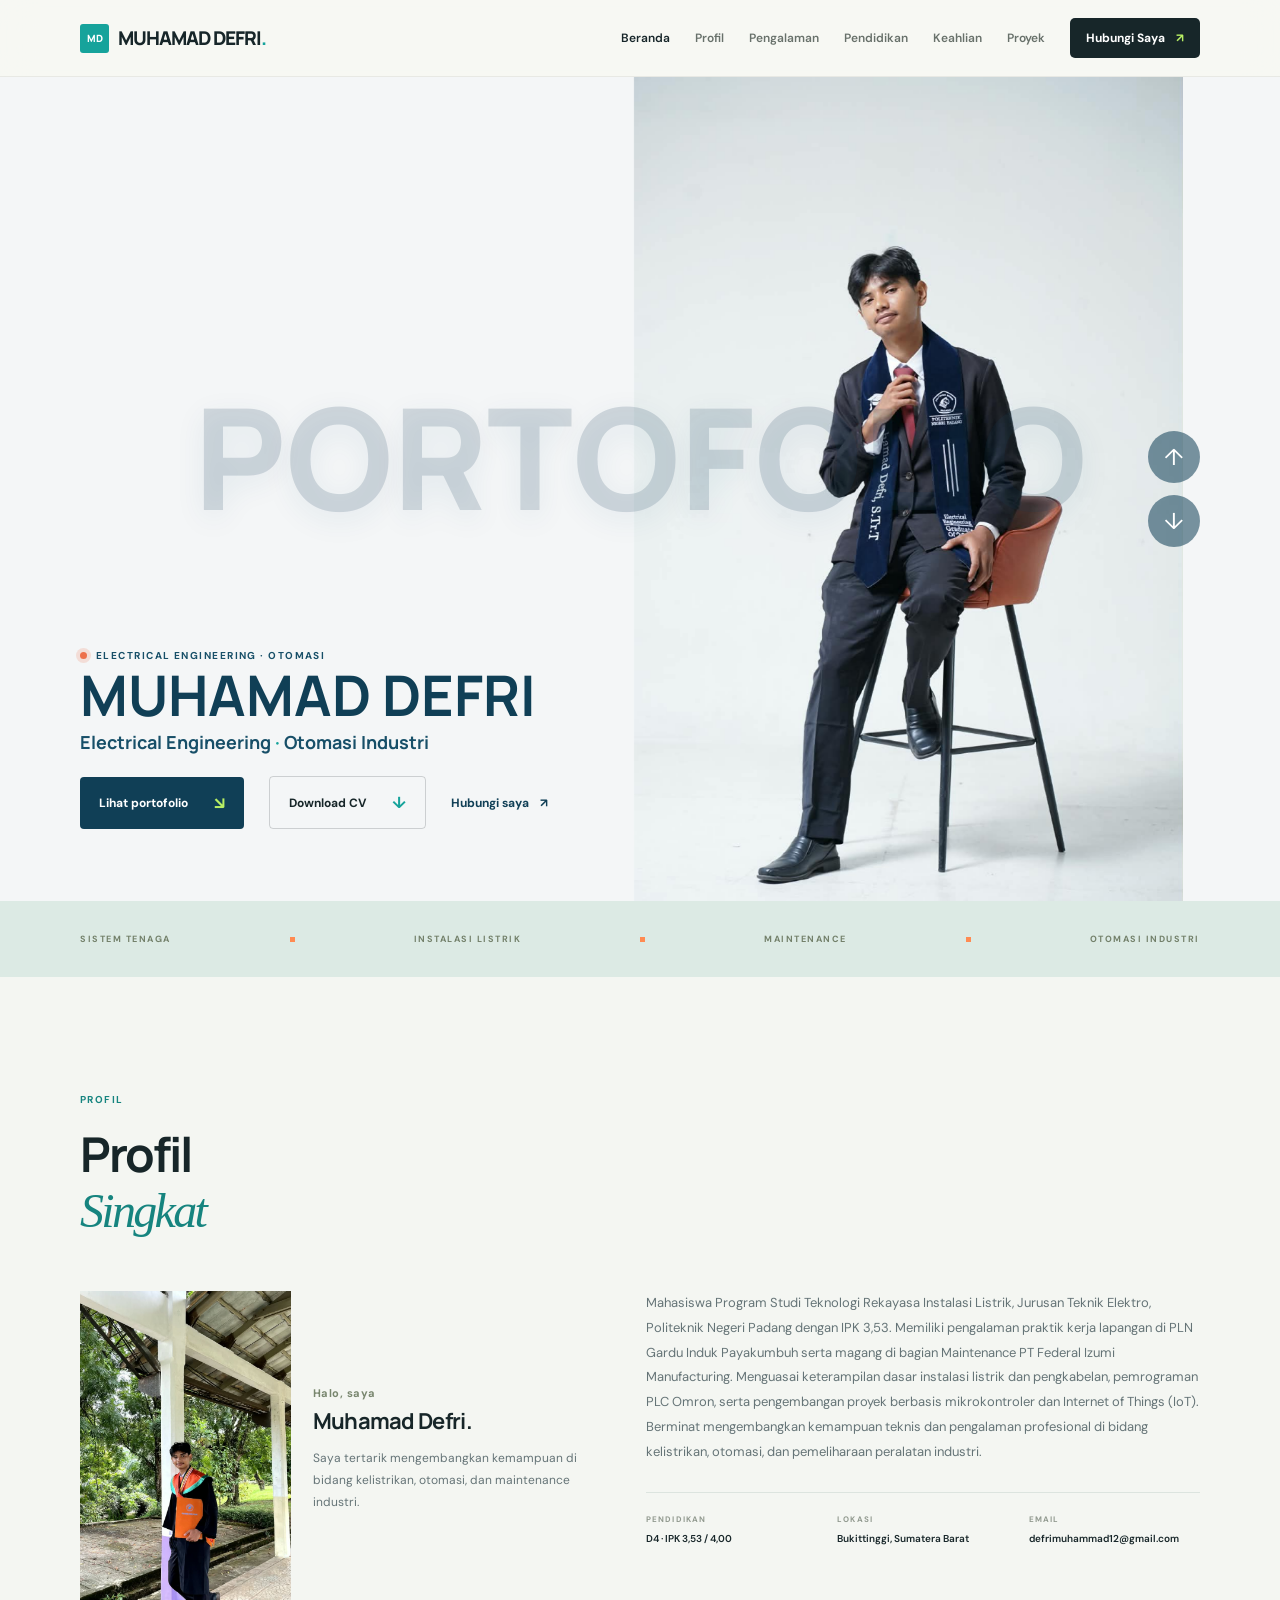
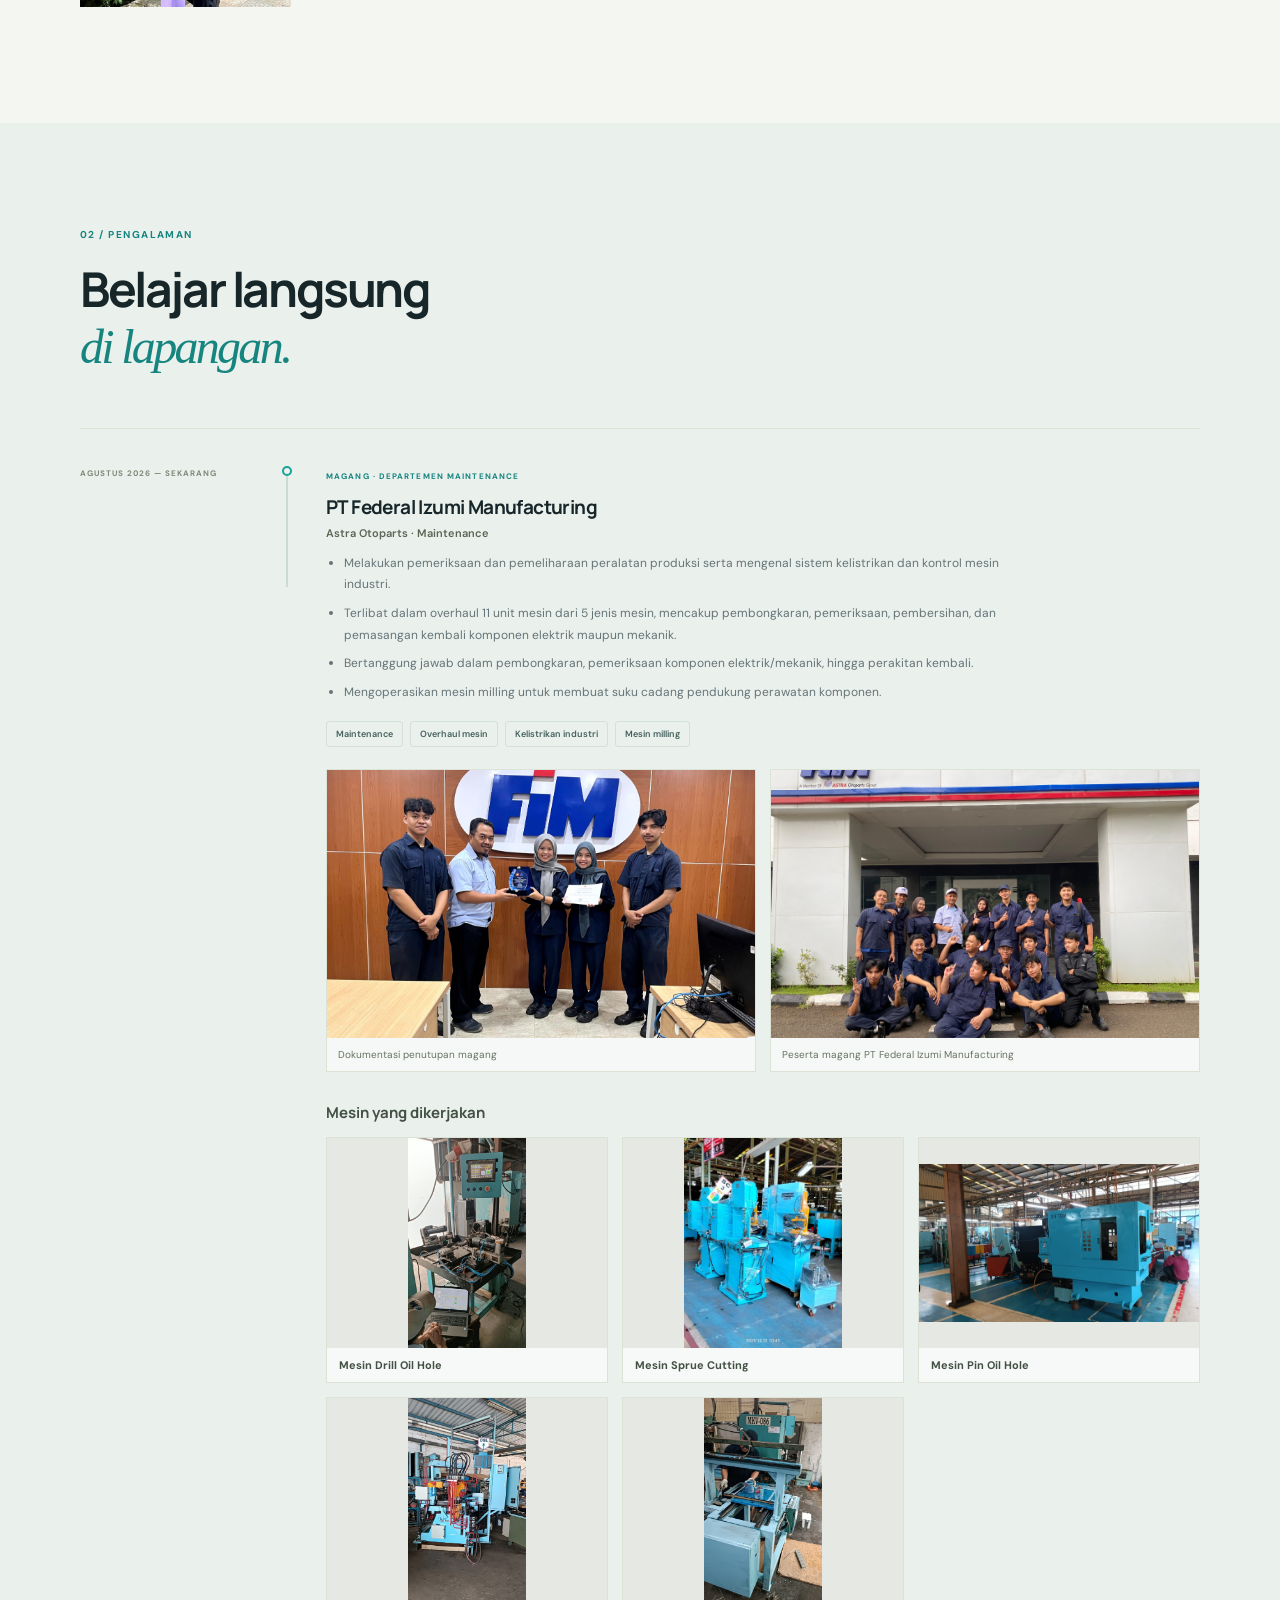
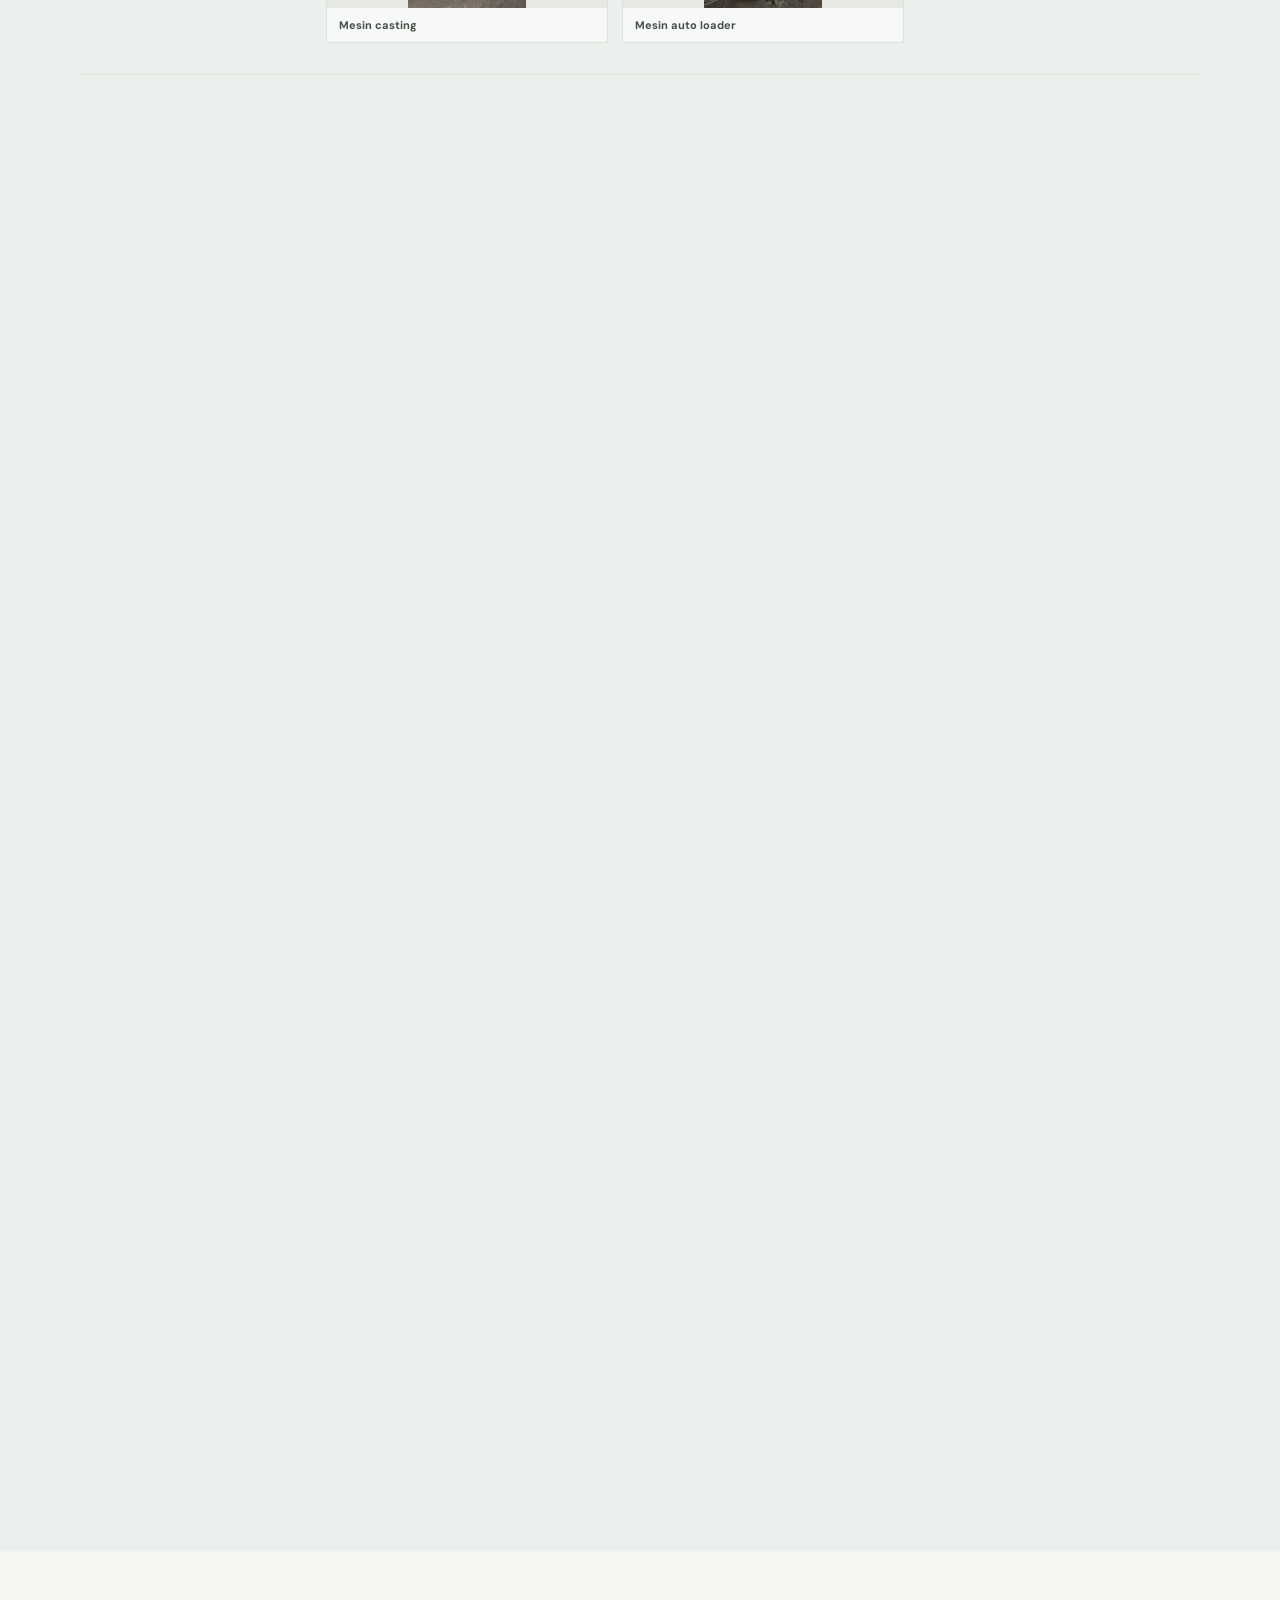
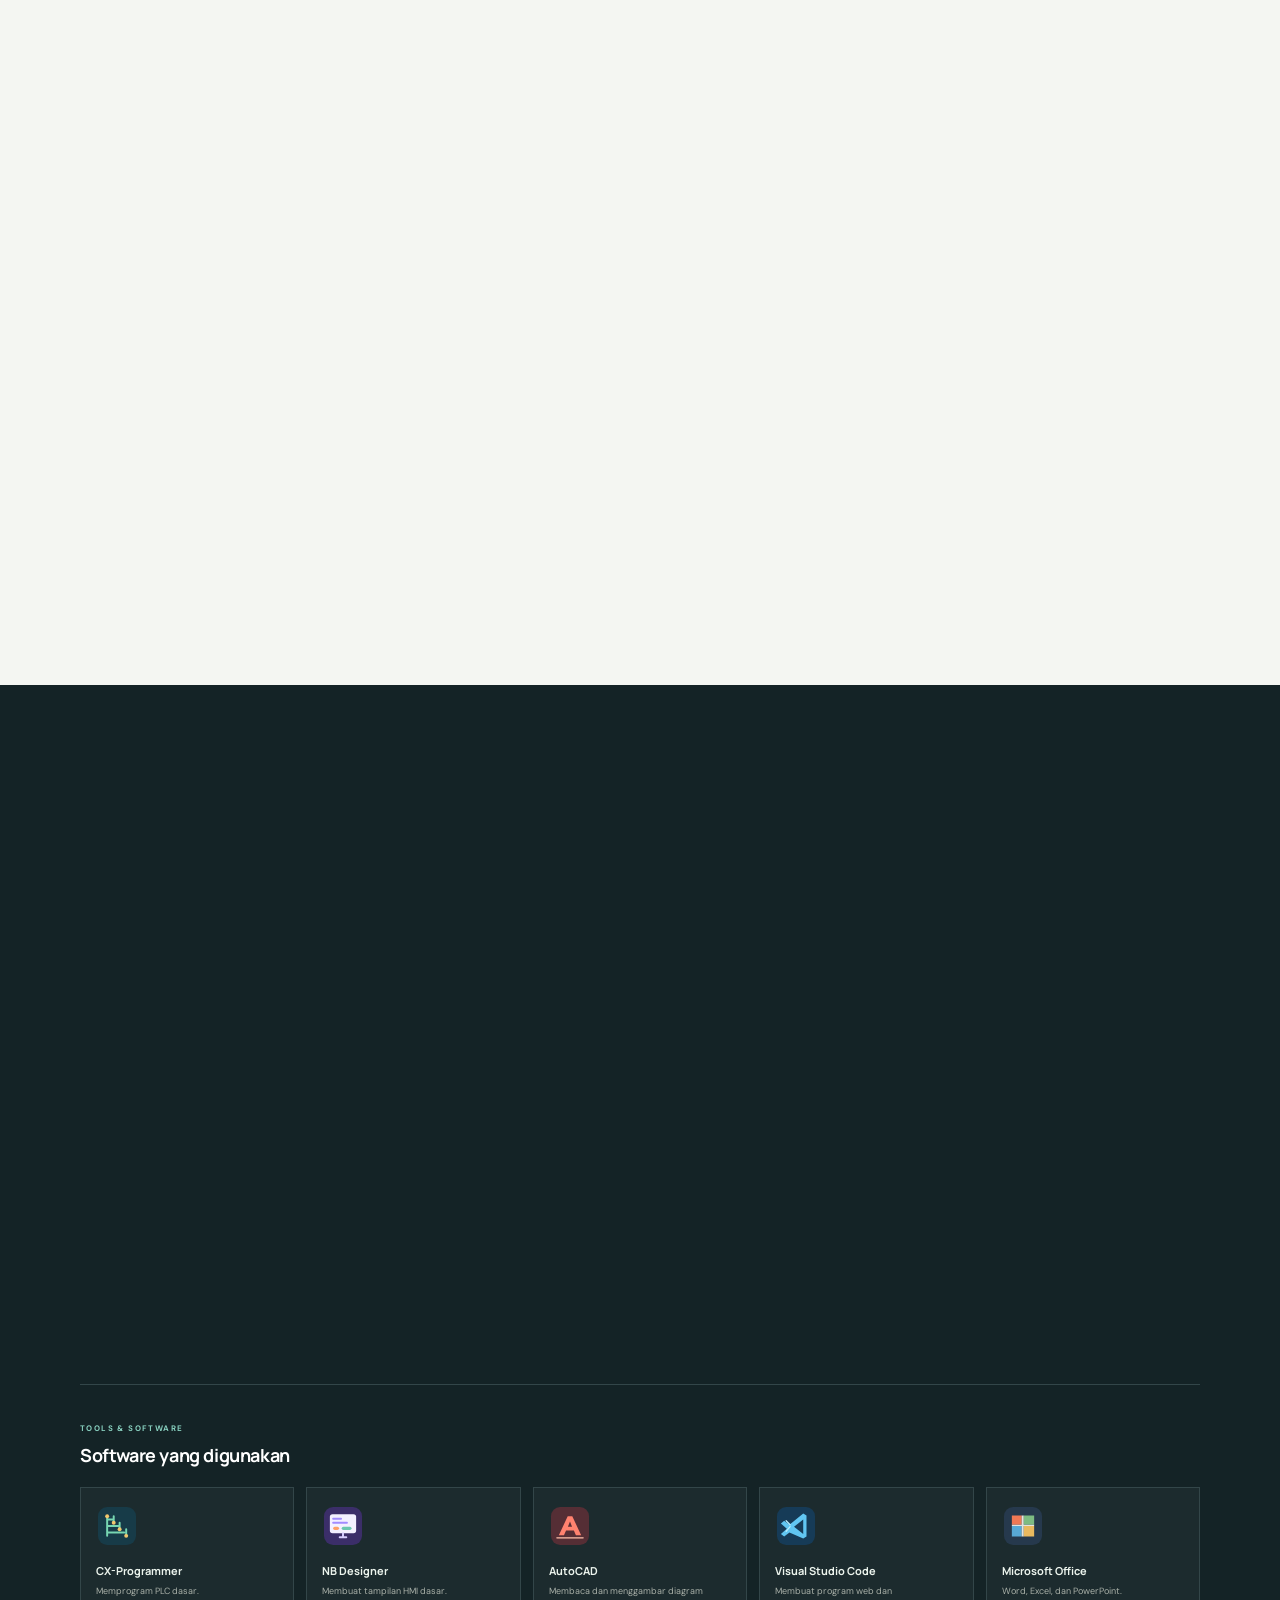
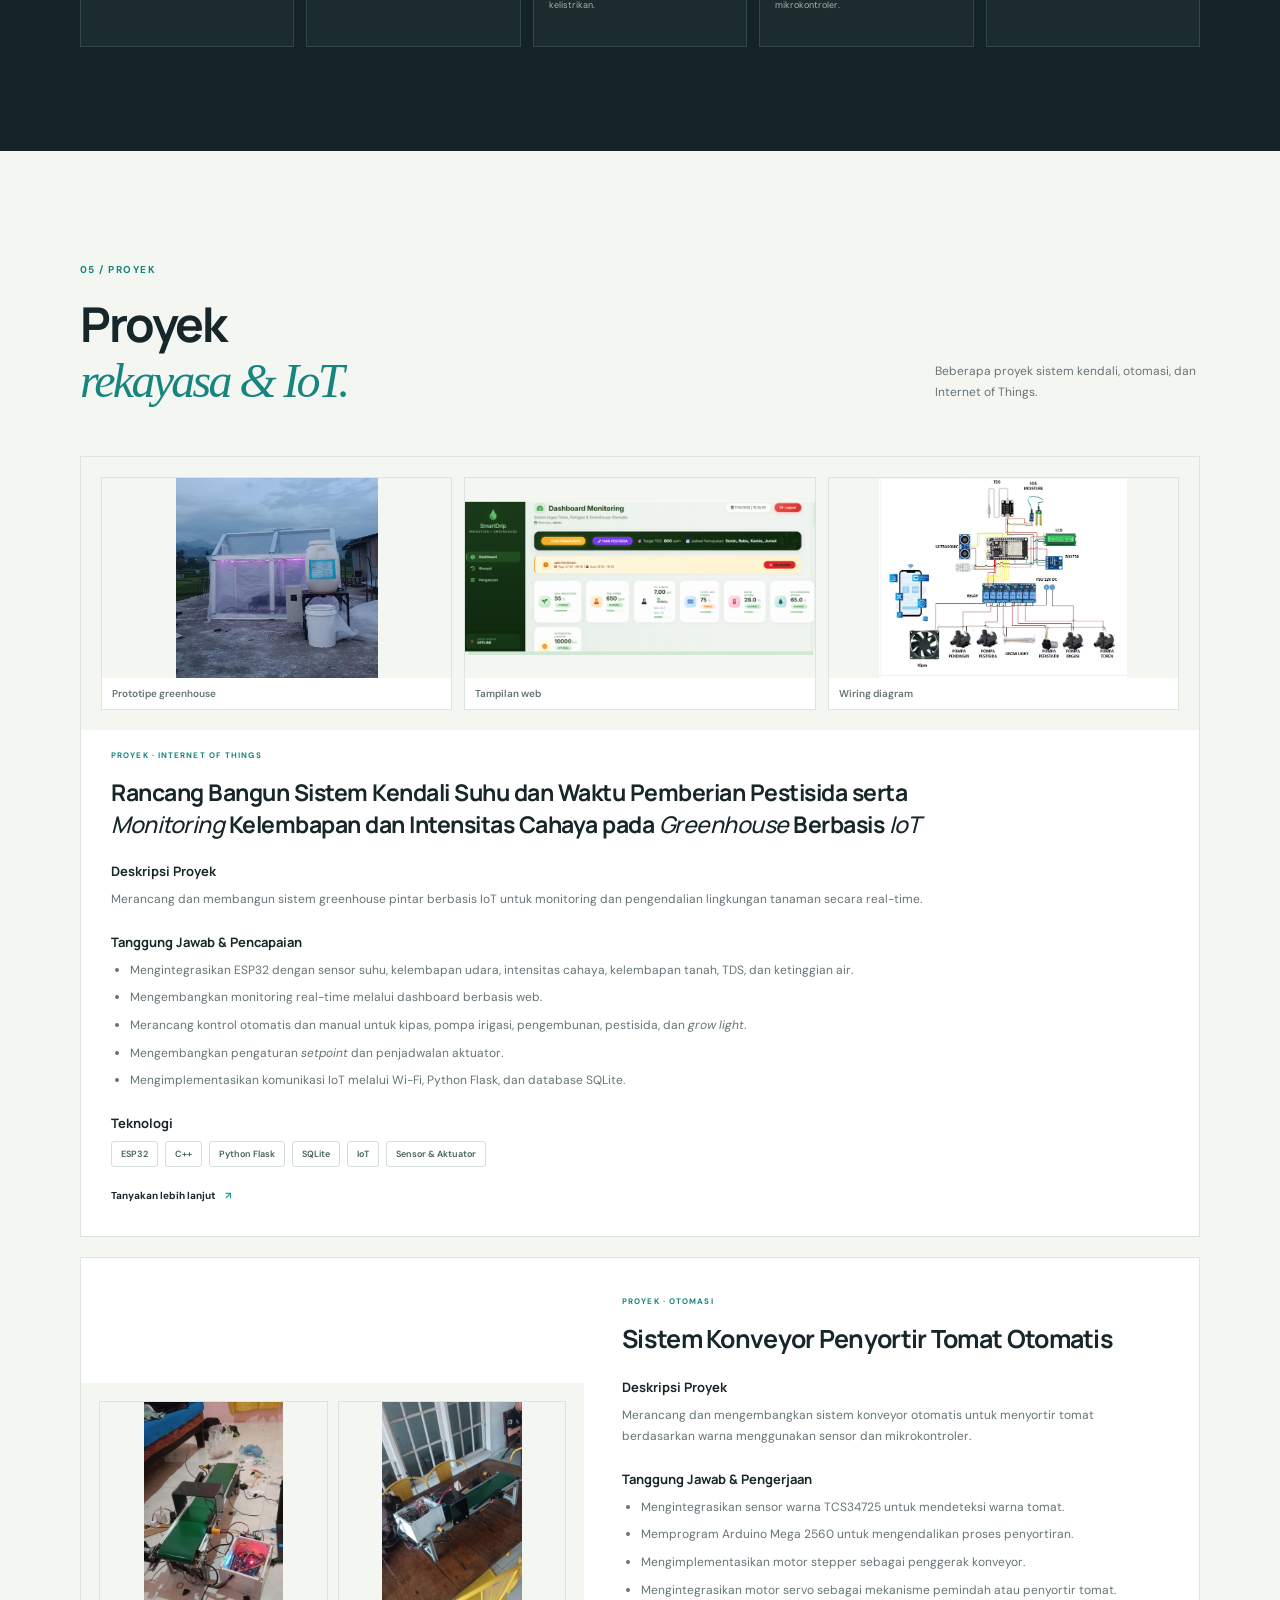
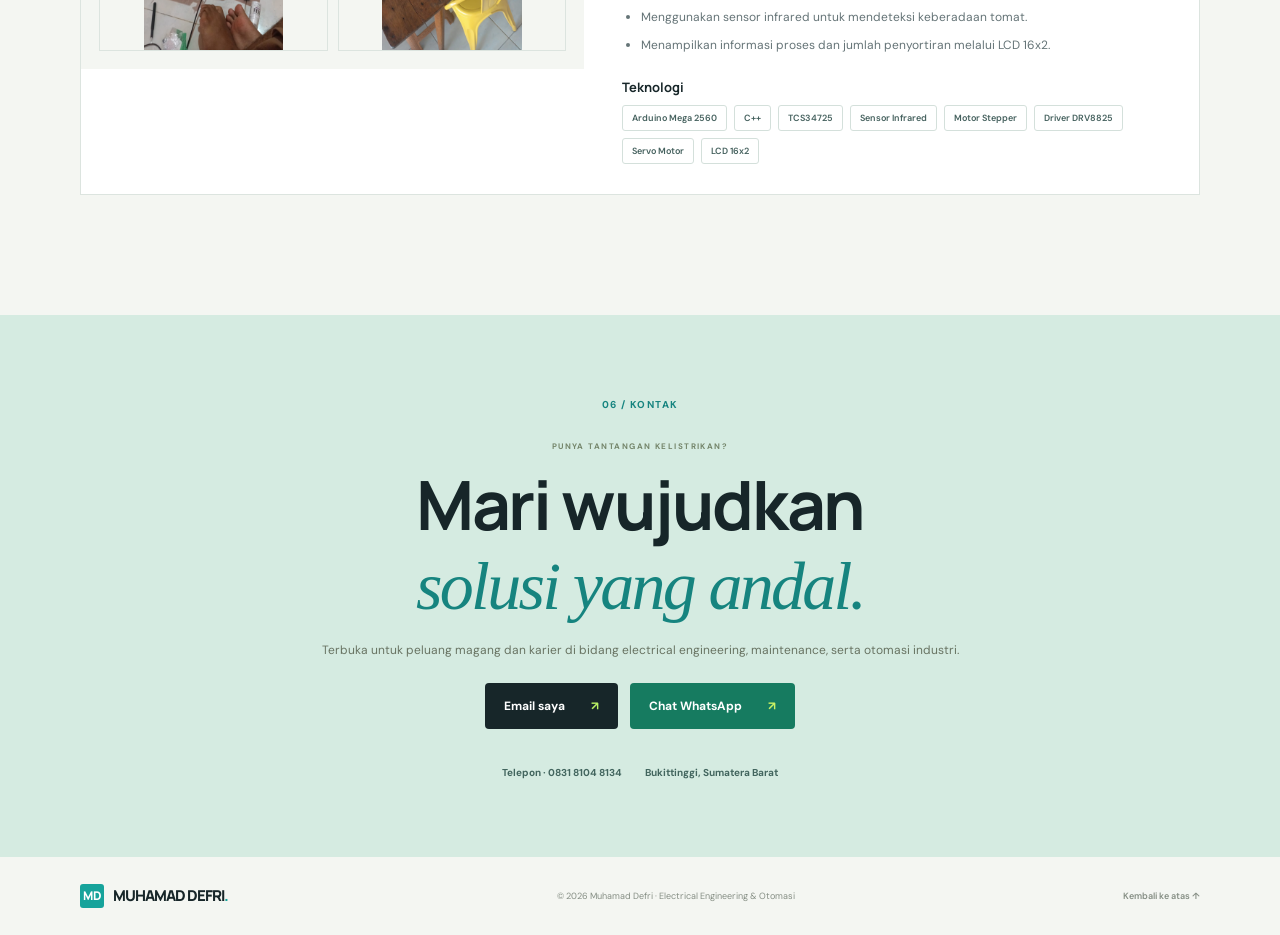
==== porto vsc/index.html @ bce2f865 "Add files via upload" ====
<!DOCTYPE html>
<html lang="id">
<head>
    <meta charset="UTF-8">
    <meta name="viewport" content="width=device-width, initial-scale=1.0">
    <meta name="description" content="Portofolio Muhamad Defri, mahasiswa Teknologi Rekayasa Instalasi Listrik dengan pengalaman di sistem tenaga dan maintenance industri.">
    <meta name="theme-color" content="#f4f6f2">
    <title>Muhamad Defri | Electrical Engineering & Otomasi</title>
    <link rel="preconnect" href="https://fonts.googleapis.com">
    <link rel="preconnect" href="https://fonts.gstatic.com" crossorigin>
    <link href="https://fonts.googleapis.com/css2?family=DM+Sans:wght@400;500;600;700&family=Manrope:wght@400;500;600;700;800&display=swap" rel="stylesheet">
    <link rel="stylesheet" href="style.css">
</head>
<body>
    <header class="site-header">
        <nav class="nav container" aria-label="Navigasi utama">
            <a class="brand" href="#beranda" aria-label="Muhamad Defri, beranda">
                <span class="brand-mark">MD</span>
                <span>MUHAMAD DEFRI<span class="brand-dot">.</span></span>
            </a>
            <button class="menu-toggle" type="button" aria-label="Buka menu" aria-expanded="false" aria-controls="nav-links">
                <span></span><span></span>
            </button>
            <div class="nav-links" id="nav-links">
                <a class="nav-link active" href="#beranda">Beranda</a>
                <a class="nav-link" href="#profil">Profil</a>
                <a class="nav-link" href="#pengalaman">Pengalaman</a>
                <a class="nav-link" href="#pendidikan">Pendidikan</a>
                <a class="nav-link" href="#keahlian">Keahlian</a>
                <a class="nav-link" href="#proyek">Proyek</a>
                <a class="nav-contact" href="#kontak">Hubungi Saya <span aria-hidden="true">↗</span></a>
            </div>
        </nav>
    </header>

    <main>
        <section class="hero section-anchor" id="beranda">
            <div class="hero-photo">
                <img class="hero-portrait" src="assets/muhamad-defri-beranda.png" alt="Muhamad Defri mengenakan setelan wisuda formal">
            </div>
            <span class="hero-portfolio-word" aria-hidden="true">PORTOFOLIO</span>
            <div class="container hero-grid">
                <div class="hero-copy">
                    <span class="eyebrow"><span class="status-dot"></span> ELECTRICAL ENGINEERING · OTOMASI</span>
                    <h1>Muhamad Defri</h1>
                    <p class="hero-role">Electrical Engineering <span>·</span> Otomasi Industri</p>
                    <div class="hero-actions">
                        <a class="button button-dark" href="#proyek">Lihat portofolio <span aria-hidden="true">↘</span></a>
                        <a class="button button-cv" href="assets/CV-Muhamad-Defri.pdf" download="CV-Muhamad-Defri.pdf">Download CV <span aria-hidden="true">↓</span></a>
                        <a class="text-link" href="mailto:defrimuhammad12@gmail.com">Hubungi saya <span aria-hidden="true">↗</span></a>
                    </div>
                </div>
            </div>
            <nav class="hero-controls" aria-label="Navigasi halaman">
                <a href="#beranda" aria-label="Kembali ke atas">↑</a>
                <a href="#profil" aria-label="Lanjut ke profil">↓</a>
            </nav>
        </section>

        <section class="intro-strip" aria-label="Ringkasan portfolio">
            <div class="container strip-content">
                <span>SISTEM TENAGA</span><i></i><span>INSTALASI LISTRIK</span><i></i><span>MAINTENANCE</span><i></i><span>OTOMASI INDUSTRI</span>
            </div>
        </section>

        <section class="content-section container section-anchor" id="profil">
            <div class="section-heading">
                <span class="section-index"> PROFIL</span>
                <h2>Profil<br><span>Singkat</span></h2>
            </div>
            <div class="about-content">
                <div class="about-intro">
                    <div class="about-portrait-frame">
                        <img class="about-portrait" src="assets/muhamad-defri-profil.png" alt="Muhamad Defri mengenakan toga wisuda di lingkungan kampus" loading="lazy">
                    </div>
                    <div>
                        <span class="about-greeting">Halo, saya</span>
                        <p class="about-lead">Muhamad Defri.</p>
                        <p class="about-intro-copy">Saya tertarik mengembangkan kemampuan di bidang kelistrikan, otomasi, dan maintenance industri.</p>
                    </div>
                </div>
                <div class="about-details">
                    <p>Mahasiswa Program Studi Teknologi Rekayasa Instalasi Listrik, Jurusan Teknik Elektro, Politeknik Negeri Padang dengan IPK 3,53. Memiliki pengalaman praktik kerja lapangan di PLN Gardu Induk Payakumbuh serta magang di bagian Maintenance PT Federal Izumi Manufacturing. Menguasai keterampilan dasar instalasi listrik dan pengkabelan, pemrograman PLC Omron, serta pengembangan proyek berbasis mikrokontroler dan Internet of Things (IoT). Berminat mengembangkan kemampuan teknis dan pengalaman profesional di bidang kelistrikan, otomasi, dan pemeliharaan peralatan industri.</p>
                    <div class="about-facts">
                        <div><span>PENDIDIKAN</span><strong>D4 · IPK 3,53 / 4,00</strong></div>
                        <div><span>LOKASI</span><strong>Bukittinggi, Sumatera Barat</strong></div>
                        <div><span>EMAIL</span><a href="mailto:defrimuhammad12@gmail.com">defrimuhammad12@gmail.com</a></div>
                    </div>
                </div>
            </div>
        </section>

        <section class="timeline-section section-anchor" id="pengalaman">
            <div class="container">
                <div class="section-heading">
                    <span class="section-index">02 / PENGALAMAN</span>
                    <h2>Belajar langsung<br><span>di lapangan.</span></h2>
                </div>
                <div class="timeline">
                    <article class="timeline-item">
                        <span class="timeline-date">AGUSTUS 2026 — SEKARANG</span>
                        <div class="timeline-marker"></div>
                        <div class="timeline-copy">
                            <span class="timeline-type">MAGANG · DEPARTEMEN MAINTENANCE</span>
                            <h3>PT Federal Izumi Manufacturing</h3>
                            <p class="timeline-company">Astra Otoparts · Maintenance</p>
                            <ul class="experience-list">
                                <li>Melakukan pemeriksaan dan pemeliharaan peralatan produksi serta mengenal sistem kelistrikan dan kontrol mesin industri.</li>
                                <li>Terlibat dalam overhaul 11 unit mesin dari 5 jenis mesin, mencakup pembongkaran, pemeriksaan, pembersihan, dan pemasangan kembali komponen elektrik maupun mekanik.</li>
                                <li>Bertanggung jawab dalam pembongkaran, pemeriksaan komponen elektrik/mekanik, hingga perakitan kembali.</li>
                                <li>Mengoperasikan mesin milling untuk membuat suku cadang pendukung perawatan komponen.</li>
                            </ul>
                            <div class="tag-list"><span>Maintenance</span><span>Overhaul mesin</span><span>Kelistrikan industri</span><span>Mesin milling</span></div>
                            <div class="internship-gallery" aria-label="Dokumentasi magang di PT Federal Izumi Manufacturing">
                                <figure>
                                    <img src="assets/federal-izumi-internship-award.png" alt="Foto bersama saat penyerahan penghargaan magang di PT Federal Izumi Manufacturing" loading="lazy">
                                    <figcaption>Dokumentasi penutupan magang</figcaption>
                                </figure>
                                <figure>
                                    <img src="assets/federal-izumi-internship-team.png" alt="Foto bersama peserta magang di depan PT Federal Izumi Manufacturing" loading="lazy">
                                    <figcaption>Peserta magang PT Federal Izumi Manufacturing</figcaption>
                                </figure>
                            </div>
                            <div class="machine-gallery">
                                <h4>Mesin yang dikerjakan</h4>
                                <div class="machine-gallery-grid">
                                    <figure>
                                        <img src="assets/mesin-magang-1.png" alt="Dokumentasi mesin 1 yang dikerjakan selama magang" loading="lazy">
                                        <figcaption>Mesin Drill Oil Hole</figcaption>
                                    </figure>
                                    <figure>
                                        <img src="assets/mesin-magang-2.png" alt="Dokumentasi mesin 2 yang dikerjakan selama magang" loading="lazy">
                                        <figcaption>Mesin Sprue Cutting</figcaption>
                                    </figure>
                                    <figure>
                                        <img src="assets/mesin-magang-3.png" alt="Dokumentasi mesin 3 yang dikerjakan selama magang" loading="lazy">
                                        <figcaption>Mesin Pin Oil Hole</figcaption>
                                    </figure>
                                    <figure>
                                        <img src="assets/mesin-magang-4.png" alt="Dokumentasi mesin 4 yang dikerjakan selama magang" loading="lazy">
                                        <figcaption>Mesin casting</figcaption>
                                    </figure>
                                    <figure>
                                        <img src="assets/mesin-magang-5.png" alt="Dokumentasi mesin 5 yang dikerjakan selama magang" loading="lazy">
                                        <figcaption>Mesin auto loader</figcaption>
                                    </figure>
                                </div>
                            </div>
                        </div>
                    </article>
                    <article class="timeline-item">
                        <span class="timeline-date">FEBRUARI — AGUSTUS 2021</span>
                        <div class="timeline-marker"></div>
                        <div class="timeline-copy">
                            <span class="timeline-type">PRAKTIK KERJA LAPANGAN · OPERATOR GARDU INDUK</span>
                            <h3>PLN (Persero) · Gardu Induk Payakumbuh</h3>
                            <p class="timeline-company">Payakumbuh, Sumatera Barat</p>
                            <ul class="experience-list">
                                <li>Mempelajari komponen, fungsi, dan prinsip kerja peralatan gardu induk.</li>
                                <li>Mengikuti pemeriksaan, pemeliharaan, dan perbaikan peralatan gardu induk dengan memperhatikan prosedur K3.</li>
                                <li>Membantu pengisian data CBM (Condition Based Maintenance) dan mempelajari prosedur operasi serta pemeliharaan sistem tenaga listrik.</li>
                            </ul>
                            <div class="tag-list"><span>Gardu induk</span><span>CBM</span><span>K3</span><span>Sistem tenaga</span><span>Pengoperasian GI</span><span>HAR</span><span>Cek Sheet</span></div>
                            <div class="internship-gallery internship-gallery-single" aria-label="Dokumentasi praktik kerja lapangan di Gardu Induk Payakumbuh">
                                <figure>
                                    <img src="assets/magang-gardu-induk-payakumbuh.png" alt="Foto bersama peserta praktik kerja lapangan di depan Gardu Induk Payakumbuh" loading="lazy">
                                    <figcaption>Dokumentasi praktik kerja lapangan di Gardu Induk Payakumbuh</figcaption>
                                </figure>
                            </div>
                            <div class="machine-gallery">
                                <h4>Dokumentasi kegiatan</h4>
                                <div class="machine-gallery-grid">
                                    <figure>
                                        <img src="assets/magang-gardu-induk-kegiatan-1.jpg" alt="Dokumentasi kegiatan praktik kerja lapangan di Gardu Induk Payakumbuh, foto 1" loading="lazy">
                                        <figcaption>pengoperasian cubicle 20 kV</figcaption>
                                    </figure>
                                    <figure>
                                        <img src="assets/magang-gardu-induk-kegiatan-2.png" alt="Dokumentasi kegiatan praktik kerja lapangan di Gardu Induk Payakumbuh, foto 2" loading="lazy">
                                        <figcaption>pengoperasian Switchyard 150 kV</figcaption>
                                    </figure>
                                    <figure>
                                        <img src="assets/magang-gardu-induk-kegiatan-3.png" alt="Dokumentasi kegiatan praktik kerja lapangan di Gardu Induk Payakumbuh, foto 3" loading="lazy">
                                        <figcaption>HAR pembersihan Isolator PMS </figcaption>
                                    </figure>
                                    <figure>
                                        <img src="assets/magang-gardu-induk-kegiatan-4.jpg" alt="Dokumentasi kegiatan praktik kerja lapangan di Gardu Induk Payakumbuh, foto 4" loading="lazy">
                                        <figcaption>Pengukuran Pentanahan</figcaption>
                                    </figure>
                                    <figure>
                                        <img src="assets/magang-gardu-induk-kegiatan-5.png" alt="Dokumentasi kegiatan praktik kerja lapangan di Gardu Induk Payakumbuh, foto 5" loading="lazy">
                                        <figcaption>Cek sheet </figcaption>
                                    </figure>
                                </div>
                            </div>
                        </div>
                    </article>
                </div>
            </div>
        </section>

        <section class="content-section container education-section section-anchor" id="pendidikan">
            <div class="section-heading">
                <span class="section-index"> PENDIDIKAN</span>
                <h2>Fondasi<br><span>kelistrikan.</span></h2>
            </div>
            <article class="education-card">
                <img class="education-logo education-logo-pnp" src="assets/logo-pnp.png" alt="Logo Politeknik Negeri Padang" loading="lazy">
                <div class="education-card-content">
                    <span class="timeline-type">DIPLOMA 4 · 2022—2026</span>
                    <h3>Teknologi Rekayasa Instalasi Listrik</h3>
                    <p class="timeline-company">Politeknik Negeri Padang · Jurusan Teknik Elektro</p>
                    <p>IPK 3,53 / 4,00</p>
                </div>
                <span class="education-year">D4</span>
            </article>
            <article class="education-card">
                <img class="education-logo education-logo-smk" src="assets/logo-smkn-1-bukittinggi.png" alt="Logo SMKN 1 Bukittinggi" loading="lazy">
                <div class="education-card-content">
                    <span class="timeline-type">SEKOLAH MENENGAH KEJURUAN · TEKNIK LISTRIK</span>
                    <h3>Teknik Instalasi Tenaga Listrik</h3>
                    <p class="timeline-company">SMKN 1 Bukittinggi</p>
                </div>
                <span class="education-year">SMK</span>
            </article>
        </section>

        <section class="skills-section section-anchor" id="keahlian">
            <div class="container skills-layout">
                <div class="section-heading">
                    <span class="section-index">KEAHLIAN</span>
                    <h2>Kemampuan<br><span>teknis.</span></h2>
                    <p class="skills-intro">Keterampilan kelistrikan, maintenance, dan otomasi yang dikembangkan melalui pendidikan serta pengalaman praktik.</p>
                </div>
                <div class="skills-category">
                    <div class="skills-category-heading">
                        <span class="software-kicker">KOMPETENSI</span>
                        <h3>Keahlian teknis</h3>
                    </div>
                <div class="skills-grid">
                    <article class="skill-card"><span class="skill-number">01</span><div><h3>Electrical Control Panel</h3><p>Perakitan dan pemahaman panel kendali kelistrikan.</p></div></article>
                    <article class="skill-card"><span class="skill-number">02</span><div><h3>Wiring Diagram</h3><p>Membaca dan memahami diagram pengawatan.</p></div></article>
                    <article class="skill-card"><span class="skill-number">03</span><div><h3>Basic PLC Programming (OMRON)</h3><p>Pemrograman dasar PLC dan kendali proses.</p></div></article>
                    <article class="skill-card"><span class="skill-number">04</span><div><h3>Electrical Installation</h3><p>Instalasi dan pengawatan kelistrikan.</p></div></article>
                    <article class="skill-card"><span class="skill-number">05</span><div><h3>Sensor &amp; Actuator Integration</h3><p>Integrasi sensor dan aktuator dalam sistem kendali.</p></div></article>
                    <article class="skill-card"><span class="skill-number">06</span><div><h3>IoT System Development</h3><p>Pengembangan sistem monitoring dan kendali berbasis IoT.</p></div></article>
                    <article class="skill-card"><span class="skill-number">07</span><div><h3>Equipment Troubleshooting</h3><p>Pemeriksaan dan penelusuran gangguan peralatan.</p></div></article>
                    <article class="skill-card"><span class="skill-number">08</span><div><h3>Motor Control</h3><p>Dasar pengendalian motor listrik.</p></div></article>
                </div>
                </div>
                <div class="software-section">
                    <span class="software-kicker">TOOLS &amp; SOFTWARE</span>
                    <h3>Software yang digunakan</h3>
                    <div class="software-tools-grid">
                        <article class="software-card">
                            <img src="assets/software-cx-programmer.svg" alt="" aria-hidden="true" loading="lazy">
                            <h4>CX-Programmer</h4>
                            <p>Memprogram PLC dasar.</p>
                        </article>
                        <article class="software-card">
                            <img src="assets/software-nb-designer.svg" alt="" aria-hidden="true" loading="lazy">
                            <h4>NB Designer</h4>
                            <p>Membuat tampilan HMI dasar.</p>
                        </article>
                        <article class="software-card">
                            <img src="assets/software-autocad.svg" alt="" aria-hidden="true" loading="lazy">
                            <h4>AutoCAD</h4>
                            <p>Membaca dan menggambar diagram kelistrikan.</p>
                        </article>
                        <article class="software-card">
                            <img src="assets/software-vscode.svg" alt="" aria-hidden="true" loading="lazy">
                            <h4>Visual Studio Code</h4>
                            <p>Membuat program web dan mikrokontroler.</p>
                        </article>
                        <article class="software-card">
                            <img src="assets/software-microsoft-office.svg" alt="" aria-hidden="true" loading="lazy">
                            <h4>Microsoft Office</h4>
                            <p>Word, Excel, dan PowerPoint.</p>
                        </article>
                    </div>
                </div>
            </div>
        </section>

        <section class="content-section container projects-section section-anchor" id="proyek">
            <div class="projects-heading">
                <div class="section-heading">
                    <span class="section-index">05 / PROYEK</span>
                    <h2>Proyek<br><span>rekayasa & IoT.</span></h2>
                </div>
                <p>Beberapa proyek sistem kendali, otomasi, dan Internet of Things.</p>
            </div>
            <article class="project-card project-card-greenhouse">
                <div class="project-photo-gallery" aria-label="Dokumentasi proyek greenhouse berbasis IoT">
                    <figure>
                        <img src="assets/proyek-greenhouse-iot.png" alt="Prototipe greenhouse untuk sistem kendali dan monitoring tanaman berbasis IoT" loading="lazy">
                        <figcaption>Prototipe greenhouse</figcaption>
                    </figure>
                    <figure>
                        <img src="assets/proyek-greenhouse-dashboard.png" alt="Tampilan web dashboard monitoring greenhouse" loading="lazy">
                        <figcaption>Tampilan web</figcaption>
                    </figure>
                    <figure>
                        <img src="assets/proyek-greenhouse-wiring-diagram.png" alt="Wiring diagram sistem kendali dan monitoring greenhouse" loading="lazy">
                        <figcaption>Wiring diagram</figcaption>
                    </figure>
                </div>
                <div class="project-info">
                    <span class="timeline-type">PROYEK · INTERNET OF THINGS</span>
                    <h3 class="project-title-long">Rancang Bangun Sistem Kendali Suhu dan Waktu Pemberian Pestisida serta <em>Monitoring</em> Kelembapan dan Intensitas Cahaya pada <em>Greenhouse</em> Berbasis <em>IoT</em></h3>
                    <h4 class="project-detail-heading">Deskripsi Proyek</h4>
                    <p class="project-description">Merancang dan membangun sistem greenhouse pintar berbasis IoT untuk monitoring dan pengendalian lingkungan tanaman secara real-time.</p>
                    <h4 class="project-detail-heading">Tanggung Jawab &amp; Pencapaian</h4>
                    <ul class="project-responsibilities">
                        <li>Mengintegrasikan ESP32 dengan sensor suhu, kelembapan udara, intensitas cahaya, kelembapan tanah, TDS, dan ketinggian air.</li>
                        <li>Mengembangkan monitoring real-time melalui dashboard berbasis web.</li>
                        <li>Merancang kontrol otomatis dan manual untuk kipas, pompa irigasi, pengembunan, pestisida, dan <em>grow light</em>.</li>
                        <li>Mengembangkan pengaturan <em>setpoint</em> dan penjadwalan aktuator.</li>
                        <li>Mengimplementasikan komunikasi IoT melalui Wi-Fi, Python Flask, dan database SQLite.</li>
                    </ul>
                    <h4 class="project-detail-heading">Teknologi</h4>
                    <div class="tag-list"><span>ESP32</span><span>C++</span><span>Python Flask</span><span>SQLite</span><span>IoT</span><span>Sensor &amp; Aktuator</span></div>
                    <a class="project-link" href="mailto:defrimuhammad12@gmail.com">Tanyakan lebih lanjut <span aria-hidden="true">↗</span></a>
                </div>
            </article>
            <article class="project-card project-card-conveyor">
                <div class="project-photo-gallery" aria-label="Dokumentasi proyek conveyor pemisah tomat">
                    <img src="assets/proyek-conveyor-tomat-1.png" alt="Prototipe sistem konveyor otomatis penyortir tomat berdasarkan warna" loading="lazy">
                    <img src="assets/proyek-conveyor-tomat-2.png" alt="Tampilan lain sistem konveyor otomatis penyortir tomat" loading="lazy">
                </div>
                <div class="project-info">
                    <span class="timeline-type">PROYEK · OTOMASI</span>
                    <h3>Sistem Konveyor Penyortir Tomat Otomatis</h3>
                    <h4 class="project-detail-heading">Deskripsi Proyek</h4>
                    <p class="project-description">Merancang dan mengembangkan sistem konveyor otomatis untuk menyortir tomat berdasarkan warna menggunakan sensor dan mikrokontroler.</p>
                    <h4 class="project-detail-heading">Tanggung Jawab &amp; Pengerjaan</h4>
                    <ul class="project-responsibilities">
                        <li>Mengintegrasikan sensor warna TCS34725 untuk mendeteksi warna tomat.</li>
                        <li>Memprogram Arduino Mega 2560 untuk mengendalikan proses penyortiran.</li>
                        <li>Mengimplementasikan motor stepper sebagai penggerak konveyor.</li>
                        <li>Mengintegrasikan motor servo sebagai mekanisme pemindah atau penyortir tomat.</li>
                        <li>Menggunakan sensor infrared untuk mendeteksi keberadaan tomat.</li>
                        <li>Menampilkan informasi proses dan jumlah penyortiran melalui LCD 16x2.</li>
                    </ul>
                    <h4 class="project-detail-heading">Teknologi</h4>
                    <div class="tag-list"><span>Arduino Mega 2560</span><span>C++</span><span>TCS34725</span><span>Sensor Infrared</span><span>Motor Stepper</span><span>Driver DRV8825</span><span>Servo Motor</span><span>LCD 16x2</span></div>
                </div>
            </article>
        </section>

        <section class="contact-section section-anchor" id="kontak">
            <div class="container contact-inner">
                <span class="section-index">06 / KONTAK</span>
                <p class="contact-kicker">PUNYA TANTANGAN KELISTRIKAN?</p>
                <h2>Mari wujudkan<br><span>solusi yang andal.</span></h2>
                <p class="contact-description">Terbuka untuk peluang magang dan karier di bidang electrical engineering, maintenance, serta otomasi industri.</p>
                <div class="contact-actions">
                    <a class="button button-light" href="mailto:defrimuhammad12@gmail.com">Email saya <span aria-hidden="true">↗</span></a>
                    <a class="button button-whatsapp" href="https://wa.me/6283181048134?text=Halo%20Muhamad%20Defri%2C%20saya%20menghubungi%20Anda%20melalui%20portofolio." target="_blank" rel="noopener noreferrer">Chat WhatsApp <span aria-hidden="true">↗</span></a>
                </div>
                <div class="contact-socials">
                    <a href="tel:+6283181048134">Telepon · 0831 8104 8134</a>
                    <span>Bukittinggi, Sumatera Barat</span>
                </div>
            </div>
        </section>
    </main>

    <footer class="site-footer">
        <div class="container footer-content">
            <a class="brand footer-brand" href="#beranda"><span class="brand-mark">MD</span><span>MUHAMAD DEFRI<span class="brand-dot">.</span></span></a>
            <span>© <span id="current-year">2026</span> Muhamad Defri · Electrical Engineering & Otomasi</span>
            <a href="#beranda">Kembali ke atas ↑</a>
        </div>
    </footer>
    <script src="script.js"></script>
</body>
</html>
---- porto vsc/style.css ----
:root {
    color-scheme: light;
    --ink: #202722;
    --muted: #737c75;
    --paper: #f7f8f4;
    --white: #fff;
    --green: #c9f064;
    --green-dark: #405d2b;
    --line: #e2e6de;
    --serif: Georgia, "Times New Roman", serif;
    --sans: "DM Sans", sans-serif;
    --display: "Manrope", sans-serif;
}

* { box-sizing: border-box; }
html { scroll-behavior: smooth; scroll-padding-top: 92px; }
body { margin: 0; background: var(--paper); color: var(--ink); font-family: var(--sans); -webkit-font-smoothing: antialiased; }
a { color: inherit; text-decoration: none; }
button { font: inherit; }
.container { width: min(1120px, calc(100% - 64px)); margin: 0 auto; }
.section-anchor { scroll-margin-top: 90px; }

.site-header { position: sticky; top: 0; z-index: 20; background: rgba(247, 248, 244, .92); border-bottom: 1px solid rgba(32, 39, 34, .07); backdrop-filter: blur(16px); }
.nav { height: 76px; display: flex; align-items: center; justify-content: space-between; }
.brand { display: inline-flex; align-items: center; gap: 9px; font-family: var(--display); font-size: 19px; font-weight: 800; letter-spacing: -1px; }
.brand-mark { width: 29px; height: 29px; display: grid; place-items: center; border-radius: 9px; background: var(--green); font-size: 15px; }
.brand-dot { color: #7da933; }
.nav-links { display: flex; align-items: center; gap: 25px; }
.nav-link { color: #68716a; font-size: 12px; font-weight: 600; transition: color .2s ease; }
.nav-link:hover, .nav-link.active { color: var(--ink); }
.nav-contact { padding: 12px 16px; border-radius: 5px; background: var(--ink); color: var(--white); font-size: 12px; font-weight: 700; transition: background .2s ease, transform .2s ease; }
.nav-contact:hover, .button:hover { background: #3d493f; transform: translateY(-2px); }
.nav-contact span { margin-left: 8px; color: var(--green); }
.menu-toggle { display: none; }

.hero { position: relative; min-height: 660px; display: flex; align-items: center; overflow: hidden; }
.hero::before { position: absolute; z-index: -1; top: 55px; right: -100px; width: 520px; height: 520px; border-radius: 50%; background: #edf1e4; content: ""; }
.hero-grid { display: grid; grid-template-columns: 1.1fr .9fr; gap: 70px; align-items: center; padding: 64px 0 82px; }
.hero-copy { max-width: 680px; padding-bottom: 12px; }
.eyebrow, .section-index, .timeline-type, .timeline-date, .profile-topline, .art-caption, .contact-kicker { font-size: 10px; font-weight: 700; letter-spacing: 1.45px; }
.eyebrow { display: inline-flex; align-items: center; gap: 9px; color: #64745a; }
.status-dot { width: 7px; height: 7px; border-radius: 50%; background: #75ad33; box-shadow: 0 0 0 4px rgba(117, 173, 51, .13); }
h1, h2, h3, p { margin-top: 0; }
.hero h1 { margin: 24px 0 20px; font-family: var(--display); font-size: clamp(42px, 5vw, 63px); line-height: 1.12; letter-spacing: -3.3px; font-weight: 700; }
.hero-role { margin: -5px 0 18px; font-family: var(--display); font-size: 18px; font-weight: 700; }
.hero-role span { color: var(--accent); }
.name-highlight { color: #7ca039; }
.serif-accent, .section-heading h2 span, .contact-inner h2 span { font-family: var(--serif); font-weight: 400; font-style: italic; letter-spacing: -2.7px; }
.hero-description { max-width: 475px; color: var(--muted); font-size: 14px; line-height: 1.85; }
.hero-description strong { color: var(--ink); }
.hero-actions { display: flex; align-items: center; gap: 25px; margin-top: 31px; }
.button { display: inline-flex; align-items: center; gap: 26px; padding: 15px 19px; border-radius: 4px; font-size: 12px; font-weight: 700; transition: background .2s ease, transform .2s ease; }
.button-dark { background: var(--ink); color: var(--white); }
.button-dark span { color: var(--green); font-size: 17px; }
.button-cv { border: 1px solid rgba(22, 38, 41, .18); background: transparent; color: var(--ink); }
.button-cv span { color: var(--accent); font-size: 16px; }
.button-cv:hover { background: rgba(22, 163, 155, .1); }
.text-link { font-size: 12px; font-weight: 700; }
.text-link span { margin-left: 8px; }
.hero-social { display: flex; gap: 19px; align-items: center; margin-top: 58px; color: #929a92; font-size: 10px; }
.hero-social a { color: #49544a; font-weight: 700; }
.hero-social a span { color: #8da75d; }
.hero-visual { min-height: 440px; position: relative; display: grid; place-items: center; }
.visual-orbit { position: absolute; border: 1px solid rgba(111, 143, 76, .15); border-radius: 50%; }
.orbit-one { width: 410px; height: 410px; }
.orbit-two { width: 490px; height: 490px; }
.profile-card { position: relative; z-index: 1; width: 310px; padding: 16px; background: var(--white); box-shadow: 0 25px 65px rgba(40, 50, 38, .12); transform: rotate(2deg); }
.profile-topline { display: flex; justify-content: space-between; color: #8a928a; font-size: 8px; letter-spacing: 1px; }
.profile-placeholder { height: 326px; margin-top: 14px; display: flex; flex-direction: column; align-items: center; justify-content: center; color: #3f5738; background: linear-gradient(150deg, #d7e0cb, #b4c69f); }
.profile-placeholder > span { font-family: var(--display); font-size: 80px; font-weight: 800; letter-spacing: -8px; }
.profile-placeholder small { margin-top: 2px; font-size: 8px; font-weight: 700; letter-spacing: 1.7px; }
.profile-caption { display: flex; justify-content: space-between; align-items: center; padding: 14px 2px 0; }
.profile-caption div { display: grid; gap: 4px; }
.profile-caption strong { font-family: var(--display); font-size: 14px; }
.profile-caption div span { color: var(--muted); font-size: 10px; }
.arrow-circle { width: 29px; height: 29px; display: grid; place-items: center; border: 1px solid var(--line); border-radius: 50%; }
.floating-note { position: absolute; z-index: 2; display: flex; align-items: center; gap: 10px; padding: 12px 15px; background: var(--white); box-shadow: 0 10px 25px rgba(40, 50, 38, .09); font-size: 9px; line-height: 1.55; color: #7c857d; }
.floating-note strong { color: var(--ink); font-size: 10px; }
.note-location { top: 78px; left: -8px; }
.note-focus { right: -20px; bottom: 65px; }
.note-icon { color: #74964a; font-size: 22px; }
.note-sparkle { color: #88aa4c; font-size: 20px; }
.scroll-cue { position: absolute; bottom: 28px; left: max(32px, calc((100% - 1120px) / 2)); display: inline-flex; gap: 10px; align-items: center; color: #9aa198; font-size: 8px; letter-spacing: 1.35px; }
.scroll-cue span { width: 19px; height: 29px; border: 1px solid #aab2a5; border-radius: 11px; position: relative; }
.scroll-cue span::after { position: absolute; top: 5px; left: 8px; width: 2px; height: 5px; background: #7b8c70; border-radius: 2px; content: ""; }
.intro-strip { background: #e9eee2; }
.strip-content { min-height: 76px; display: flex; align-items: center; justify-content: space-between; gap: 20px; color: #73806a; font-size: 9px; font-weight: 700; letter-spacing: 1.5px; }
.strip-content i { width: 5px; height: 5px; border-radius: 50%; background: #91aa6c; }

.content-section { padding-top: 116px; padding-bottom: 116px; }
.section-heading { flex: 0 0 36%; }
.section-index { display: block; margin-bottom: 20px; color: #7c9663; }
.section-heading h2, .contact-inner h2 { margin-bottom: 0; font-family: var(--display); font-size: clamp(36px, 4vw, 48px); line-height: 1.15; letter-spacing: -2.4px; }
.section-heading h2 span { color: #839b68; }
.about-content { display: grid; grid-template-columns: .95fr 1.05fr; gap: 64px; margin-top: 53px; align-items: start; }
.about-intro { display: grid; grid-template-columns: minmax(110px, 42%) 1fr; gap: 22px; align-items: center; }
.about-portrait-frame { width: 100%; aspect-ratio: 2 / 3; overflow: hidden; background: transparent; }
.about-portrait { display: block; width: 100%; height: 100%; object-fit: cover; object-position: center; transform: scale(1.08); }
.about-greeting { display: block; margin-bottom: 7px; color: #78866e; font-size: 11px; font-weight: 700; letter-spacing: .5px; }
.about-lead { max-width: 350px; margin: 0; font-family: var(--display); font-size: 22px; line-height: 1.35; font-weight: 700; letter-spacing: -.7px; }
.about-intro-copy { margin: 12px 0 0; color: var(--muted); font-size: 12px; line-height: 1.8; }
.about-details > p { max-width: 570px; margin-bottom: 28px; color: var(--muted); font-size: 13px; line-height: 1.9; }
.about-facts { display: grid; grid-template-columns: repeat(3, 1fr); gap: 20px; padding-top: 21px; border-top: 1px solid var(--line); }
.about-facts div { display: grid; gap: 8px; }
.about-facts span { color: #91998f; font-size: 8px; font-weight: 700; letter-spacing: 1.2px; }
.about-facts strong, .about-facts a { font-size: 10px; font-weight: 600; }

.timeline-section { padding: 105px 0 112px; background: #eef1e9; }
.timeline { margin-top: 54px; border-top: 1px solid #dce2d6; }
.timeline-item { display: grid; grid-template-columns: 180px 22px 1fr; gap: 22px; padding: 34px 0 31px; border-bottom: 1px solid #dce2d6; }
.timeline-date { padding-top: 5px; color: #7d8977; font-size: 8px; letter-spacing: 1px; }
.timeline-marker { position: relative; width: 10px; height: 10px; margin-top: 3px; border: 2px solid #7c9b57; border-radius: 50%; background: #eef1e9; }
.timeline-marker::after { position: absolute; top: 8px; left: 2px; width: 2px; height: calc(100% + 105px); background: #d6dfcd; content: ""; }
.timeline-item:last-child .timeline-marker::after { display: none; }
.timeline-type { color: #87917e; font-size: 8px; letter-spacing: 1.1px; }
.timeline-copy h3, .education-card h3 { margin: 10px 0 6px; font-family: var(--display); font-size: 19px; letter-spacing: -.6px; }
.timeline-company { margin-bottom: 13px; color: #596653; font-size: 11px; font-weight: 600; }
.timeline-copy > p:not(.timeline-company) { max-width: 650px; margin-bottom: 17px; color: var(--muted); font-size: 12px; line-height: 1.8; }
.experience-list { max-width: 720px; margin: 0 0 18px; padding-left: 18px; color: var(--muted); font-size: 12px; line-height: 1.8; }
.experience-list li + li { margin-top: 7px; }
.tag-list { display: flex; flex-wrap: wrap; gap: 7px; }
.tag-list span { padding: 6px 9px; border: 1px solid #dfe4da; border-radius: 3px; color: #64715d; font-size: 9px; font-weight: 600; }
.internship-gallery { display: grid; grid-template-columns: repeat(2, minmax(0, 1fr)); gap: 14px; margin-top: 22px; }
.internship-gallery-single { grid-template-columns: minmax(0, 1fr); max-width: 700px; }
.internship-gallery figure { min-width: 0; margin: 0; overflow: hidden; border: 1px solid #dce2d6; background: rgba(255,255,255,.55); }
.internship-gallery img { display: block; width: 100%; aspect-ratio: 16 / 10; object-fit: cover; }
.internship-gallery figcaption { padding: 9px 11px; color: #687362; font-size: 10px; line-height: 1.5; }
.machine-gallery { margin-top: 30px; }
.machine-gallery h4 { margin: 0 0 14px; color: #435044; font-family: var(--display); font-size: 15px; }
.machine-gallery-grid { display: grid; grid-template-columns: repeat(3, minmax(0, 1fr)); gap: 14px; }
.machine-gallery-grid figure { min-width: 0; margin: 0; overflow: hidden; border: 1px solid #dce2d6; background: rgba(255,255,255,.65); }
.machine-gallery-grid img { display: block; width: 100%; aspect-ratio: 4 / 3; object-fit: contain; background: #e6e9e3; }
.machine-gallery-grid figcaption { padding: 10px 12px; color: #435044; font-size: 11px; font-weight: 700; }
.education-section { padding-bottom: 117px; }
.education-card { display: flex; align-items: flex-start; gap: 22px; margin-top: 48px; padding: 26px 28px; border: 1px solid var(--line); background: rgba(255,255,255,.54); }
.education-card + .education-card { margin-top: 14px; }
.education-logo { width: 58px; height: 58px; flex: 0 0 auto; }
.education-logo { padding: 5px; border: 1px solid var(--line); background: var(--white); object-fit: contain; }
.education-logo-pnp { object-fit: contain; }
.education-logo-smk { padding: 0; object-fit: contain; }
.education-card-content { min-width: 0; flex: 1; }
.education-card h3 { margin-top: 8px; }
.education-card p { margin-bottom: 7px; color: var(--muted); font-size: 11px; }
.education-divider { margin: 0 6px; color: #aab1a6; }
.education-year { margin-left: auto; color: #82906f; font-size: 10px; font-weight: 700; white-space: nowrap; }

.skills-section { padding: 105px 0 112px; background: #202722; color: var(--white); }
.skills-layout { display: grid; grid-template-columns: .75fr 1.25fr; gap: 75px; align-items: start; }
.skills-section .section-index { color: #afca7a; }
.skills-section .section-heading h2 span { color: #c1df79; }
.skills-intro { max-width: 290px; margin: 22px 0 0; color: #a9b0a8; font-size: 12px; line-height: 1.8; }
.skills-grid { display: grid; grid-template-columns: 1fr 1fr; border-top: 1px solid #414841; }
.skill-card { min-height: 154px; display: flex; gap: 15px; padding: 22px 16px 20px 0; border-bottom: 1px solid #414841; }
.skill-card:nth-child(odd) { border-right: 1px solid #414841; }
.skill-card:nth-child(even) { padding-left: 20px; }
.skill-number { color: #a8c56d; font-size: 9px; font-weight: 700; }
.skill-card h3 { margin: 0 0 8px; font-family: var(--display); font-size: 14px; }
.skill-card p { max-width: 210px; margin: 0; color: #a9b0a8; font-size: 10px; line-height: 1.7; }
.skill-arrow { margin-left: auto; color: #91a775; }
.skills-grid > .skill-card:last-child:nth-child(odd) { grid-column: 1 / -1; border-right: 0; }
.software-section { grid-column: 2; margin-top: 30px; padding-top: 24px; border-top: 1px solid #414841; }
.software-kicker { color: #88d0bf; font-size: 8px; font-weight: 700; letter-spacing: 1.4px; }
.software-section > h3 { margin: 8px 0 17px; font-family: var(--display); font-size: 18px; }
.software-tools-grid { display: grid; grid-template-columns: repeat(3, minmax(0, 1fr)); gap: 10px; }
.software-card { min-width: 0; padding: 15px 13px; border: 1px solid #414841; background: rgba(255,255,255,.025); transition: transform .2s ease, border-color .2s ease, background .2s ease; }
.software-card:hover { transform: translateY(-3px); border-color: #668d79; background: rgba(255,255,255,.05); }
.software-card img { display: block; width: 48px; height: 48px; margin-bottom: 13px; }
.software-card h4 { margin: 0 0 6px; color: #ecf4ed; font-family: var(--display); font-size: 11px; line-height: 1.4; }
.software-card p { margin: 0; color: #a9b0a8; font-size: 9px; line-height: 1.6; }
.skills-specialties { grid-column: 2; margin-top: 30px; }
.skills-specialties h3 { margin: 0 0 14px; font-family: var(--display); font-size: 14px; }
.specialty-list { display: grid; grid-template-columns: repeat(2, minmax(0, 1fr)); gap: 9px; margin: 0; padding: 0; list-style: none; }
.specialty-list li { padding: 11px 12px; border: 1px solid #414841; color: #c5ccc4; font-size: 10px; line-height: 1.5; }

.projects-section { padding-top: 112px; padding-bottom: 120px; }
.projects-heading { display: flex; justify-content: space-between; align-items: end; margin-bottom: 48px; }
.projects-heading > p { max-width: 265px; margin: 0 0 4px; color: var(--muted); font-size: 12px; line-height: 1.8; }
.project-card { display: grid; grid-template-columns: 1.05fr .95fr; border: 1px solid var(--line); background: var(--white); }
.project-card + .project-card { margin-top: 20px; }
.project-card-simple { display: block; border-left: 3px solid var(--accent); }
.project-card-simple .project-info { max-width: 760px; padding: 36px 40px; }
.project-photo { display: block; width: 100%; height: 100%; min-height: 340px; object-fit: cover; }
.project-photo-gallery { display: grid; grid-template-rows: repeat(2, minmax(0, 1fr)); gap: 8px; min-height: 340px; overflow: hidden; background: var(--paper); }
.project-photo-gallery img { display: block; width: 100%; height: 100%; min-height: 166px; object-fit: cover; }
.project-card-greenhouse { display: block; }
.project-card-greenhouse .project-photo-gallery { grid-template-columns: repeat(3, minmax(0, 1fr)); grid-template-rows: none; gap: 12px; min-height: 0; padding: 20px; }
.project-card-greenhouse .project-photo-gallery figure { min-width: 0; margin: 0; overflow: hidden; border: 1px solid var(--line); background: var(--white); }
.project-card-greenhouse .project-photo-gallery img { width: 100%; height: 200px; min-height: 0; object-fit: contain; background: var(--paper); }
.project-card-greenhouse .project-photo-gallery figcaption { padding: 9px 10px; color: var(--muted); font-size: 10px; font-weight: 600; }
.project-card-greenhouse .project-info { padding: 12px 30px 32px; }
.project-card-greenhouse .project-title-long { max-width: 900px; }
.project-card-greenhouse .project-description { max-width: 900px; color: var(--muted); font-size: 12px; line-height: 1.8; }
.project-detail-heading { margin: 22px 0 9px; font-family: var(--display); font-size: 13px; font-weight: 700; }
.project-responsibilities { max-width: 900px; margin: 0; padding-left: 19px; color: var(--muted); font-size: 12px; line-height: 1.8; }
.project-responsibilities li + li { margin-top: 6px; }
.project-art { min-height: 340px; position: relative; display: grid; place-items: center; overflow: hidden; background: #e9eee3; }
.project-art::before, .project-art::after { position: absolute; width: 300px; height: 300px; border: 1px solid rgba(94, 124, 71, .12); border-radius: 50%; content: ""; }
.project-art::after { width: 390px; height: 390px; }
.project-window { position: relative; z-index: 1; width: min(380px, 85%); min-height: 210px; padding: 11px; background: #fff; box-shadow: 0 18px 42px rgba(45, 59, 39, .15); transform: rotate(-2deg); }
.window-dots { display: flex; align-items: center; gap: 4px; padding-bottom: 10px; border-bottom: 1px solid #edf0eb; }
.window-dots i { width: 5px; height: 5px; border-radius: 50%; background: #b8c5aa; }
.window-dots span { margin-left: 7px; color: #879282; font-size: 6px; font-weight: 700; letter-spacing: .8px; }
.dashboard-preview { display: flex; min-height: 165px; padding-top: 9px; }
.preview-sidebar { width: 35px; display: flex; flex-direction: column; align-items: center; gap: 12px; padding-top: 9px; background: #f0f4ec; }
.preview-sidebar b, .preview-sidebar i { width: 9px; height: 7px; border-radius: 2px; background: #a7bd8d; }
.preview-sidebar i { width: 7px; height: 6px; background: #c8d2bf; }
.preview-main { flex: 1; padding: 8px 12px; }
.preview-main > span { font-size: 8px; font-weight: 700; }
.preview-stats { display: flex; gap: 8px; margin-top: 10px; }
.preview-stats i { height: 34px; flex: 1; border: 1px solid #e8ede4; background: linear-gradient(145deg, #f9fbf7, #edf3e7); }
.preview-chart { height: 70px; margin-top: 8px; position: relative; overflow: hidden; border: 1px solid #edf0eb; }
.preview-chart::before { position: absolute; top: 10px; bottom: 10px; left: 10px; right: 10px; background: linear-gradient(155deg, transparent 45%, #b4cd8e 46%, #b4cd8e 48%, transparent 49%), linear-gradient(25deg, transparent 51%, #87aa5b 52%, #87aa5b 54%, transparent 55%); content: ""; }
.art-caption { position: absolute; bottom: 18px; left: 22px; z-index: 1; color: #7c8b70; font-size: 8px; }
.project-info { align-self: center; padding: 40px 42px; }
.project-info h3 { margin: 13px 0 12px; font-family: var(--display); font-size: 25px; letter-spacing: -1px; }
.project-info h3 em { font-weight: 500; }
.project-info > p { margin-bottom: 17px; color: var(--muted); font-size: 12px; line-height: 1.8; }
.project-link { display: inline-block; margin-top: 22px; font-size: 10px; font-weight: 700; }
.project-link span { margin-left: 8px; color: #7e9b55; }

.contact-section { padding: 83px 0 78px; background: #dce8ce; text-align: center; }
.contact-inner .section-index { margin-bottom: 30px; color: #698349; }
.contact-kicker { margin-bottom: 14px; color: #74856a; font-size: 8px; }
.contact-inner h2 { font-size: clamp(46px, 6vw, 68px); }
.contact-inner h2 span { color: #738e51; }
.contact-description { margin: 17px auto 25px; color: #687362; font-size: 12px; }
.contact-actions { display: flex; justify-content: center; flex-wrap: wrap; gap: 12px; }
.button-light { background: var(--ink); color: var(--white); }
.button-light span { color: var(--green); }
.button-whatsapp { background: #167b60; color: var(--white); }
.button-whatsapp span { color: #c9f064; }
.button-whatsapp:hover { background: #11664f; }
.contact-socials { display: flex; justify-content: center; gap: 23px; margin-top: 37px; color: #66745e; font-size: 10px; font-weight: 700; }
.site-footer { background: var(--paper); }
.footer-content { min-height: 78px; display: flex; align-items: center; justify-content: space-between; gap: 15px; }
.footer-brand { font-size: 15px; }
.footer-brand .brand-mark { width: 24px; height: 24px; font-size: 12px; }
.footer-content > span, .footer-content > a:last-child { color: #858e84; font-size: 9px; }
.footer-content > a:last-child { font-weight: 600; }

@media (max-width: 900px) {
    .nav-links { gap: 14px; }
    .nav-link { font-size: 10px; }
    .hero-grid { gap: 34px; }
    .hero h1 { font-size: 52px; }
    .orbit-one { width: 340px; height: 340px; }
    .orbit-two { width: 410px; height: 410px; }
    .profile-card { width: 270px; }
    .profile-placeholder { height: 285px; }
    .note-location { left: -16px; }
    .note-focus { right: -14px; }
    .skills-layout { gap: 40px; }
}

@media (max-width: 700px) {
    html { scroll-padding-top: 72px; }
    .container { width: min(100% - 40px, 520px); }
    .section-anchor { scroll-margin-top: 72px; }
    .nav { height: 66px; }
    .menu-toggle { width: 40px; height: 40px; display: flex; flex-direction: column; justify-content: center; align-items: center; gap: 6px; border: 1px solid var(--line); border-radius: 4px; background: transparent; cursor: pointer; }
    .menu-toggle span { width: 16px; height: 1.5px; background: var(--ink); transition: transform .2s ease; }
    .menu-toggle[aria-expanded="true"] span:first-child { transform: translateY(3.75px) rotate(45deg); }
    .menu-toggle[aria-expanded="true"] span:last-child { transform: translateY(-3.75px) rotate(-45deg); }
    .nav-links { position: absolute; top: 65px; left: 0; right: 0; display: none; flex-direction: column; align-items: stretch; gap: 0; padding: 8px 20px 18px; border-bottom: 1px solid var(--line); background: var(--paper); }
    .nav-links.is-open { display: flex; }
    .nav-link { padding: 12px 2px; border-bottom: 1px solid #e9ece5; font-size: 12px; }
    .nav-contact { margin-top: 13px; text-align: center; }
    .hero { min-height: auto; }
    .hero-grid { grid-template-columns: 1fr; gap: 20px; padding: 68px 0 83px; }
    .hero h1 { margin-top: 20px; font-size: clamp(42px, 11vw, 58px); letter-spacing: -2.7px; }
    .hero-description { font-size: 13px; }
    .hero-social { margin-top: 37px; }
    .hero-visual { min-height: 400px; margin-top: 10px; }
    .profile-card { width: min(270px, 76vw); }
    .profile-placeholder { height: 275px; }
    .orbit-one { width: 310px; height: 310px; }
    .orbit-two { width: 370px; height: 370px; }
    .note-location { top: 34px; left: 0; }
    .note-focus { right: -3px; bottom: 28px; }
    .scroll-cue { display: none; }
    .strip-content { min-height: 68px; flex-wrap: wrap; justify-content: center; gap: 9px 13px; padding: 15px 0; font-size: 7px; letter-spacing: 1px; }
    .strip-content i { width: 4px; height: 4px; }
    .content-section { padding-top: 78px; padding-bottom: 78px; }
    .section-heading h2 { font-size: 39px; }
    .about-content { grid-template-columns: 1fr; gap: 25px; margin-top: 35px; }
    .about-intro { grid-template-columns: minmax(100px, 34%) 1fr; gap: 18px; }
    .about-lead { font-size: 20px; }
    .about-facts { grid-template-columns: 1fr 1fr; row-gap: 19px; }
    .timeline-section { padding: 78px 0; }
    .timeline { margin-top: 35px; }
    .timeline-item { grid-template-columns: 1fr 18px; gap: 12px; padding: 25px 0; }
    .timeline-date { grid-column: 1; grid-row: 1; }
    .timeline-marker { grid-column: 2; grid-row: 1 / span 2; }
    .timeline-copy { grid-column: 1; grid-row: 2; }
    .timeline-marker::after { height: calc(100% + 175px); }
    .internship-gallery { grid-template-columns: 1fr; gap: 12px; }
    .machine-gallery-grid { grid-template-columns: repeat(2, minmax(0, 1fr)); gap: 10px; }
    .education-section { padding-bottom: 78px; }
    .education-card { gap: 14px; margin-top: 35px; padding: 20px 15px; }
    .education-logo { width: 46px; height: 46px; }
    .education-card + .education-card { margin-top: 12px; }
    .education-card h3 { font-size: 16px; }
    .education-year { display: none; }
    .skills-section { padding: 78px 0; }
    .skills-layout { grid-template-columns: 1fr; gap: 35px; }
    .skills-intro { max-width: 400px; }
    .skills-specialties { grid-column: 1; margin-top: 0; }
    .specialty-list { gap: 8px; }
    .skill-card { min-height: 145px; padding-right: 11px; gap: 10px; }
    .skill-card:nth-child(even) { padding-left: 12px; }
    .skill-card h3 { font-size: 12px; }
    .skill-card p { font-size: 9px; }
    .software-section { grid-column: 1; margin-top: 0; }
    .software-tools-grid { grid-template-columns: repeat(2, minmax(0, 1fr)); gap: 10px; }
    .projects-section { padding-top: 78px; padding-bottom: 80px; }
    .projects-heading { display: block; margin-bottom: 30px; }
    .projects-heading > p { margin-top: 18px; }
    .project-card { grid-template-columns: 1fr; }
    .project-photo { min-height: 270px; max-height: 360px; }
    .project-photo-gallery { min-height: 340px; }
    .project-photo-gallery img { min-height: 166px; }
    .project-art { min-height: 270px; }
    .project-window { min-height: 190px; }
    .dashboard-preview { min-height: 145px; }
    .project-info { padding: 28px 22px; }
    .project-info h3 { font-size: 22px; }
    .contact-section { padding: 67px 0 60px; }
    .contact-inner h2 { font-size: 54px; }
    .contact-actions { gap: 10px; }
    .contact-socials { gap: 16px; }
    .footer-content { min-height: 92px; flex-wrap: wrap; justify-content: space-between; padding: 18px 0; }
    .footer-content > span { order: 3; width: 100%; }
}

@media (prefers-reduced-motion: reduce) {
    *, *::before, *::after { scroll-behavior: auto !important; transition-duration: .01ms !important; animation-duration: .01ms !important; }
}

:root {
    --ink: #172629;
    --muted: #657477;
    --paper: #f4f6f2;
    --white: #fff;
    --green: #b8ef64;
    --green-dark: #14605e;
    --line: #dce4df;
    --accent: #16a39b;
    --signal: #ff8b52;
}

.brand-mark { border-radius: 3px; background: var(--accent); color: #fff; font-size: 10px; letter-spacing: 0; }
.brand-dot, .name-highlight { color: var(--accent); }
.nav-contact:hover, .button:hover { background: #08736e; }
.hero { min-height: 700px; }
.hero::before { top: 40px; right: -80px; width: 580px; height: 580px; border-radius: 0; background: repeating-linear-gradient(0deg, transparent 0 39px, rgba(22, 163, 155, .055) 40px), repeating-linear-gradient(90deg, transparent 0 39px, rgba(22, 163, 155, .055) 40px); transform: skewY(-8deg); }
.eyebrow { color: #16847f; }
.status-dot, .live-dot { background: var(--accent); box-shadow: 0 0 0 4px rgba(22, 163, 155, .14); }
.serif-accent, .section-heading h2 span, .contact-inner h2 span { color: #16847f; }
.button-dark span, .button-light span { color: #b8ef64; }
.hero-copy { max-width: 680px; }
.instrument-card { position: relative; z-index: 1; width: min(440px, 100%); padding: 22px 23px 17px; overflow: hidden; border: 1px solid #31474a; background: #142326; color: #ecf4ed; box-shadow: 0 28px 70px rgba(19, 42, 43, .22); transform: rotateY(-5deg) rotateX(2deg); animation: instrument-float 7s ease-in-out infinite; }
.instrument-card::before { position: absolute; inset: 0; background: linear-gradient(115deg, transparent 48%, rgba(255,255,255,.035) 49%, transparent 50%); background-size: 16px 16px; content: ""; pointer-events: none; }
.instrument-topline, .instrument-footer, .waveform-label { position: relative; display: flex; align-items: center; justify-content: space-between; gap: 12px; }
.instrument-topline { padding-bottom: 14px; border-bottom: 1px solid #334548; color: #8ba19f; font-size: 8px; font-weight: 700; letter-spacing: 1.2px; }
.instrument-topline > span:first-child { display: flex; align-items: center; gap: 9px; }
.live-dot { width: 6px; height: 6px; border-radius: 50%; box-shadow: 0 0 12px rgba(22,163,155,.8); }
.instrument-title { display: flex; align-items: end; justify-content: space-between; padding: 22px 0 8px; }
.instrument-title > span { color: #72bebb; font-size: 8px; font-weight: 700; letter-spacing: 1.4px; writing-mode: vertical-rl; transform: rotate(180deg); }
.instrument-title strong { margin-left: auto; font-family: var(--display); font-size: 29px; line-height: 1.08; letter-spacing: -1.1px; text-align: right; }
.schematic-wrap { padding: 4px 0 7px; border-bottom: 1px solid #334548; }
.schematic { display: block; width: 100%; height: auto; overflow: visible; }
.schematic .wire, .schematic .ground-mark { fill: none; stroke: #78928e; stroke-width: 2; }
.schematic .wire-accent { stroke: var(--accent); stroke-dasharray: 5 7; animation: circuit-flow 2.5s linear infinite; }
.schematic .node { fill: #142326; stroke: #b8ef64; stroke-width: 2; }
.schematic text { fill: #88a09c; font: 700 8px var(--sans); letter-spacing: 1px; }
.waveform-panel { position: relative; padding: 14px 0 12px; }
.waveform-label { color: #89a09c; font-size: 7px; font-weight: 700; letter-spacing: 1px; }
.signal-state { color: #ffad78; }
.waveform { position: relative; height: 39px; margin-top: 8px; overflow: hidden; background: repeating-linear-gradient(90deg, transparent 0 32px, rgba(129,158,151,.12) 33px), repeating-linear-gradient(0deg, transparent 0 18px, rgba(129,158,151,.12) 19px); }
.waveform::before { position: absolute; inset: 0; background: linear-gradient(90deg, transparent, rgba(20,163,155,.18), transparent); content: ""; animation: scanline 3s linear infinite; }
.waveform span { position: absolute; top: 0; left: 0; width: 200%; height: 100%; background: url("data:image/svg+xml,%3Csvg xmlns='http://www.w3.org/2000/svg' width='220' height='40' viewBox='0 0 220 40'%3E%3Cpath d='M0 20h18l8-1 8-15 9 31 9-18h21l8-1 8-14 9 30 9-15h21l8-1 8-15 9 31 9-16h21l8-1 8-14 9 30 9-15h18' fill='none' stroke='%2316a39b' stroke-width='2'/%3E%3C/svg%3E") repeat-x center / 220px 40px; animation: waveform-scroll 4s linear infinite; }
.instrument-footer { padding-top: 13px; border-top: 1px solid #334548; color: #809694; font-size: 7px; font-weight: 700; letter-spacing: .7px; }
.instrument-footer b { color: #d5e3d8; }
.instrument-footer b:last-child { color: var(--signal); }
.floating-note { border-left: 2px solid var(--accent); }
.note-icon, .note-sparkle { color: var(--accent); font-family: var(--display); font-size: 12px; font-weight: 800; }
.note-location { top: 85px; left: -28px; }
.note-focus { right: -22px; bottom: 65px; }
.intro-strip { background: #dceae4; }
.strip-content i { border-radius: 0; background: var(--signal); }
.section-index { color: #16847f; }
.timeline-section { background: #eaf0ec; }
.timeline-marker { border-color: var(--accent); }
.timeline-marker::after { background: #cadbd4; }
.timeline-type { color: #16847f; }
.tag-list span { border-color: #d4e0db; color: #45615e; }
.skills-section { background: #172629; }
.skills-section .section-index { color: #84d4c9; }
.skills-section .section-heading h2 span { color: #a9eadb; }
.skill-number, .skill-arrow { color: #88d0bf; }
.projects-section { position: relative; }
.project-art { background: #e4efeb; }
.preview-sidebar { background: #edf5f1; }
.preview-sidebar b { background: var(--accent); }
.preview-sidebar i { background: #a9cfc3; }
.preview-chart::before { background: linear-gradient(155deg, transparent 45%, #ff8b52 46%, #ff8b52 48%, transparent 49%), linear-gradient(25deg, transparent 51%, #16a39b 52%, #16a39b 54%, transparent 55%); }
.project-link span { color: var(--accent); }
.contact-section { background: #d5ebe1; }
.contact-inner .section-index, .contact-inner h2 span { color: #16847f; }
.button-light { background: #172629; }
.contact-socials { color: #42655e; }
.brand-mark { transition: border-radius .25s ease, transform .25s ease; }
.brand:hover .brand-mark { border-radius: 50%; transform: rotate(-10deg); }
.hero-actions .button span, .text-link span, .project-link span { transition: transform .2s ease; }
.hero-actions a:hover span, .project-link:hover span { display: inline-block; transform: translate(3px, -3px); }
.reveal { opacity: 0; transform: translateY(22px); transition: opacity .65s ease, transform .65s cubic-bezier(.2,.7,.2,1); }
.reveal.is-visible { opacity: 1; transform: translateY(0); }
.skill-card:nth-child(2) { transition-delay: .08s; }
.skill-card:nth-child(3) { transition-delay: .16s; }
.skill-card:nth-child(4) { transition-delay: .24s; }
@keyframes instrument-float { 0%, 100% { transform: rotateY(-5deg) rotateX(2deg) translateY(0); } 50% { transform: rotateY(-2deg) rotateX(0) translateY(-9px); } }
@keyframes circuit-flow { to { stroke-dashoffset: -48; } }
@keyframes waveform-scroll { to { transform: translateX(-220px); } }
@keyframes scanline { from { transform: translateX(-100%); } to { transform: translateX(100%); } }

@media (max-width: 900px) {
    .hero-grid { grid-template-columns: 1fr .8fr; gap: 34px; }
    .hero-visual { min-height: 450px; }
    .instrument-card { width: min(410px, 100%); }
    .note-location { left: -20px; }
    .note-focus { right: -12px; }
}

@media (max-width: 700px) {
    .hero { min-height: auto; }
    .hero-grid { grid-template-columns: 1fr; gap: 30px; }
    .hero::before { top: 45%; right: -150px; width: 410px; height: 410px; }
    .eyebrow { font-size: 8px; letter-spacing: 1px; }
    .hero h1 { font-size: clamp(40px, 10vw, 54px); }
    .instrument-card { width: min(390px, 94%); padding: 17px 16px 14px; transform: none; animation-name: instrument-float-mobile; }
    .instrument-title strong { font-size: 25px; }
    .schematic text { font-size: 9px; }
    .floating-note { display: none; }
    .strip-content { color: #45615e; }
    .contact-inner h2 { font-size: clamp(42px, 11vw, 54px); }
}

@keyframes instrument-float-mobile { 0%, 100% { transform: translateY(0); } 50% { transform: translateY(-7px); } }

@media (prefers-reduced-motion: reduce) {
    .instrument-card, .schematic .wire-accent, .waveform span, .waveform::before { animation: none !important; }
    .reveal { opacity: 1; transform: none; transition: none; }
}

.section-anchor { scroll-margin-top: 0; }
.instrument-card { transform: none; animation: none; }
.schematic .wire-accent, .waveform span, .waveform::before { animation: none; }

@media (max-width: 8000px) {
    .instrument-card { animation: none; }
}

.hero {
    min-height: calc(100svh - 76px);
    background: #f4f6f7;
}
.hero::before { display: none; }
.hero-grid {
    position: relative;
    z-index: 2;
    min-height: calc(100svh - 76px);
    display: flex;
    align-items: end;
    padding: 0 0 72px;
}
.hero-copy { max-width: 620px; padding: 0; }
.hero-photo {
    position: absolute;
    top: 0;
    right: max(7%, calc((100% - 1120px) / 2));
    bottom: 0;
    z-index: 0;
    width: min(44%, 580px);
    max-width: none;
    display: flex;
    align-items: flex-end;
    justify-content: center;
    padding: 0;
    border: 0;
    background: transparent;
    box-shadow: none;
    pointer-events: none;
}
.hero-portrait {
    display: block;
    width: 100%;
    height: 100%;
    object-fit: contain;
    object-position: center bottom;
}
.hero-portfolio-word {
    position: absolute;
    z-index: 3;
    top: 46%;
    left: 50%;
    color: rgba(16,63,86,.16);
    font-family: var(--display);
    font-size: clamp(56px, 11vw, 145px);
    line-height: 1;
    font-weight: 800;
    white-space: nowrap;
    transform: translate(-50%, -50%);
    text-shadow: 0 8px 30px rgba(18, 80, 111, .08);
}
.hero .eyebrow { color: #174f68; }
.hero .status-dot { background: #ed704b; box-shadow: 0 0 0 4px rgba(237,112,75,.18); }
.hero h1 { margin: 0 0 8px; color: #103f56; font-size: 56px; letter-spacing: 0; text-transform: uppercase; }
.hero-role { margin-bottom: 18px; color: #174f68; }
.hero .hero-actions { margin-top: 22px; }
.hero .button-dark { background: #103f56; }
.hero .text-link { color: #103f56; }
.hero-controls {
    position: absolute;
    z-index: 4;
    top: 50%;
    right: max(28px, calc((100% - 1120px) / 2));
    display: grid;
    gap: 12px;
    transform: translateY(-50%);
}
.hero-controls a {
    width: 52px;
    aspect-ratio: 1;
    display: grid;
    place-items: center;
    border-radius: 50%;
    background: rgba(16,63,86,.55);
    color: #fff;
    font-size: 23px;
    transition: background .2s ease, transform .2s ease;
}
.hero-controls a:hover { background: #103f56; transform: scale(1.06); }

@media (max-width: 900px) {
    .hero, .hero-grid { min-height: calc(100svh - 76px); }
    .hero-portfolio-word { font-size: clamp(56px, 12vw, 108px); }
}

@media (max-width: 700px) {
    .hero, .hero-grid { min-height: calc(100svh - 66px); }
    .hero-grid { align-items: end; padding: 0 0 54px; }
    .hero-copy { max-width: 100%; }
    .hero-portfolio-word { top: 42%; font-size: clamp(34px, 9.5vw, 58px); }
    .hero-photo { right: -2%; width: min(74%, 360px); height: 80%; opacity: .85; }
    .hero h1 { font-size: 38px; }
    .hero-role { font-size: 15px; }
    .hero-controls { right: 16px; gap: 9px; }
    .hero-controls a { width: 42px; font-size: 19px; }
    .hero .hero-actions { gap: 16px; flex-wrap: wrap; }
}

.project-title-long { font-size: clamp(18px, 2.2vw, 23px) !important; line-height: 1.4; letter-spacing: -.5px !important; }
.project-card-conveyor { grid-template-columns: minmax(0, .9fr) minmax(0, 1.1fr); align-items: center; }
.project-card-conveyor .project-photo-gallery {
    grid-template-columns: repeat(2, minmax(0, 1fr));
    grid-template-rows: none;
    gap: 10px;
    min-height: 0;
    padding: 18px;
}
.project-card-conveyor .project-photo-gallery img {
    width: 100%;
    height: 250px;
    min-height: 0;
    border: 1px solid var(--line);
    background: var(--paper);
    object-fit: contain;
}
.project-card-conveyor .project-info { padding: 30px clamp(22px, 3vw, 38px); }
.project-card-conveyor .project-info h3 { font-size: clamp(20px, 2.3vw, 25px); line-height: 1.35; letter-spacing: -.7px; }
.project-card-conveyor .project-info > p { line-height: 1.8; }

@media (max-width: 700px) {
    .project-card-greenhouse .project-photo-gallery { grid-template-columns: 1fr; gap: 10px; padding: 14px; }
    .project-card-greenhouse .project-photo-gallery img { height: 190px; }
    .project-card-greenhouse .project-info { padding: 8px 20px 28px; }
    .project-card-greenhouse .project-title-long { font-size: 19px !important; }
    .project-responsibilities { font-size: 11px; }
    .project-card-conveyor { grid-template-columns: 1fr; }
    .project-card-conveyor .project-photo-gallery { padding: 14px; gap: 8px; }
    .project-card-conveyor .project-photo-gallery img { height: 190px; }
    .project-card-conveyor .project-info { padding: 24px 20px 28px; }
    .project-card-conveyor .project-info h3 { font-size: 21px; }
    .project-title-long { font-size: 19px !important; }
}

.hero-copy { animation: hero-enter .7s both cubic-bezier(.2,.7,.2,1); }
.hero-photo { animation: hero-enter .85s .12s both cubic-bezier(.2,.7,.2,1); }
.hero-actions > * { transition: color .2s ease, background .2s ease, border-color .2s ease, transform .2s ease; }
.hero-controls a, .nav-link, .text-link, .contact-socials a { transition: color .2s ease, background .2s ease, transform .2s ease; }
.skill-card, .software-card { transition: opacity .65s ease, transform .65s cubic-bezier(.2,.7,.2,1), border-color .2s ease, background .2s ease; }
.software-card:nth-child(2), .skill-card:nth-child(2) { transition-delay: .08s, 0s, 0s, 0s; }
.software-card:nth-child(3), .skill-card:nth-child(3) { transition-delay: .16s, 0s, 0s, 0s; }
.software-card:nth-child(4), .skill-card:nth-child(4) { transition-delay: .24s, 0s, 0s, 0s; }
.software-card:nth-child(5) { transition-delay: .32s, 0s, 0s, 0s; }
.project-photo-gallery img { transition: transform .35s ease; }
.project-photo-gallery figure:hover img { transform: scale(1.035); }
.button:focus-visible, .text-link:focus-visible, .nav-link:focus-visible, .project-link:focus-visible { outline: 2px solid var(--accent); outline-offset: 4px; }
@keyframes hero-enter {
    from { opacity: 0; transform: translateY(18px); }
    to { opacity: 1; transform: translateY(0); }
}

@media (prefers-reduced-motion: reduce) {
    .hero-copy, .hero-photo { animation: none; }
    .project-photo-gallery img { transition: none; }
    .skill-card, .software-card { transition-duration: .01ms; }
}

.skills-section { padding: 96px 0 104px; background: #142326; }
.skills-layout { display: block; }
.skills-layout > .section-heading { display: grid; grid-template-columns: 1fr minmax(250px, .55fr); column-gap: 48px; align-items: end; margin-bottom: 48px; }
.skills-layout > .section-heading .section-index { grid-column: 1 / -1; margin-bottom: 16px; }
.skills-layout > .section-heading h2 { font-size: clamp(38px, 4vw, 52px); }
.skills-intro { max-width: 380px; margin: 0 0 5px; justify-self: end; }
.skills-category-heading { display: flex; align-items: end; justify-content: space-between; margin-bottom: 16px; }
.skills-category-heading h3, .software-section > h3 { margin: 7px 0 0; font-family: var(--display); font-size: 18px; letter-spacing: -.4px; }
.skills-grid { grid-template-columns: repeat(4, minmax(0, 1fr)); gap: 12px; border: 0; }
.skill-card, .skill-card:nth-child(even) { position: relative; min-height: 152px; display: block; padding: 18px; border: 1px solid #334649; background: linear-gradient(145deg, rgba(255,255,255,.045), rgba(255,255,255,.015)); transition: transform .2s ease, border-color .2s ease, background .2s ease; }
.skill-card:hover { transform: translateY(-3px); border-color: #5d8a82; background: linear-gradient(145deg, rgba(22,163,155,.12), rgba(255,255,255,.025)); }
.skill-number { display: inline-flex; min-width: 29px; height: 24px; align-items: center; justify-content: center; margin-bottom: 20px; border: 1px solid rgba(136,208,191,.25); border-radius: 4px; color: #88d0bf; font-size: 9px; }
.skill-card h3 { margin: 0 0 7px; color: #eff5f1; font-size: 12px; line-height: 1.45; }
.skill-card p { max-width: none; color: #a7b7b3; font-size: 10px; line-height: 1.65; }
.software-section { margin-top: 42px; padding-top: 30px; border-top: 1px solid #334649; }
.software-section > h3 { margin: 7px 0 20px; }
.software-tools-grid { grid-template-columns: repeat(5, minmax(0, 1fr)); gap: 12px; }
.software-card { min-height: 160px; padding: 17px 15px; border-color: #334649; background: rgba(255,255,255,.035); }
.software-card img { width: 42px; height: 42px; margin-bottom: 16px; }
.software-card h4 { font-size: 11px; }
.software-card p { font-size: 9px; }

@media (max-width: 900px) {
    .skills-layout { gap: 0; }
    .skills-grid { grid-template-columns: repeat(2, minmax(0, 1fr)); }
    .software-tools-grid { grid-template-columns: repeat(3, minmax(0, 1fr)); }
}

@media (max-width: 700px) {
    .skills-section { padding: 76px 0 82px; }
    .skills-layout > .section-heading { grid-template-columns: 1fr; gap: 0; margin-bottom: 36px; }
    .skills-layout > .section-heading .section-index { grid-column: 1; }
    .skills-layout > .section-heading h2 { font-size: 39px; }
    .skills-intro { max-width: 420px; margin-top: 15px; justify-self: start; }
    .skills-grid { gap: 9px; }
    .skill-card, .skill-card:nth-child(even) { min-height: 145px; padding: 14px 12px; }
    .skill-number { margin-bottom: 14px; }
    .skill-card h3 { font-size: 11px; }
    .skill-card p { font-size: 9px; }
    .software-section { margin-top: 32px; padding-top: 24px; }
    .software-tools-grid { grid-template-columns: repeat(2, minmax(0, 1fr)); gap: 9px; }
    .software-card { min-height: 145px; padding: 14px 12px; }
}
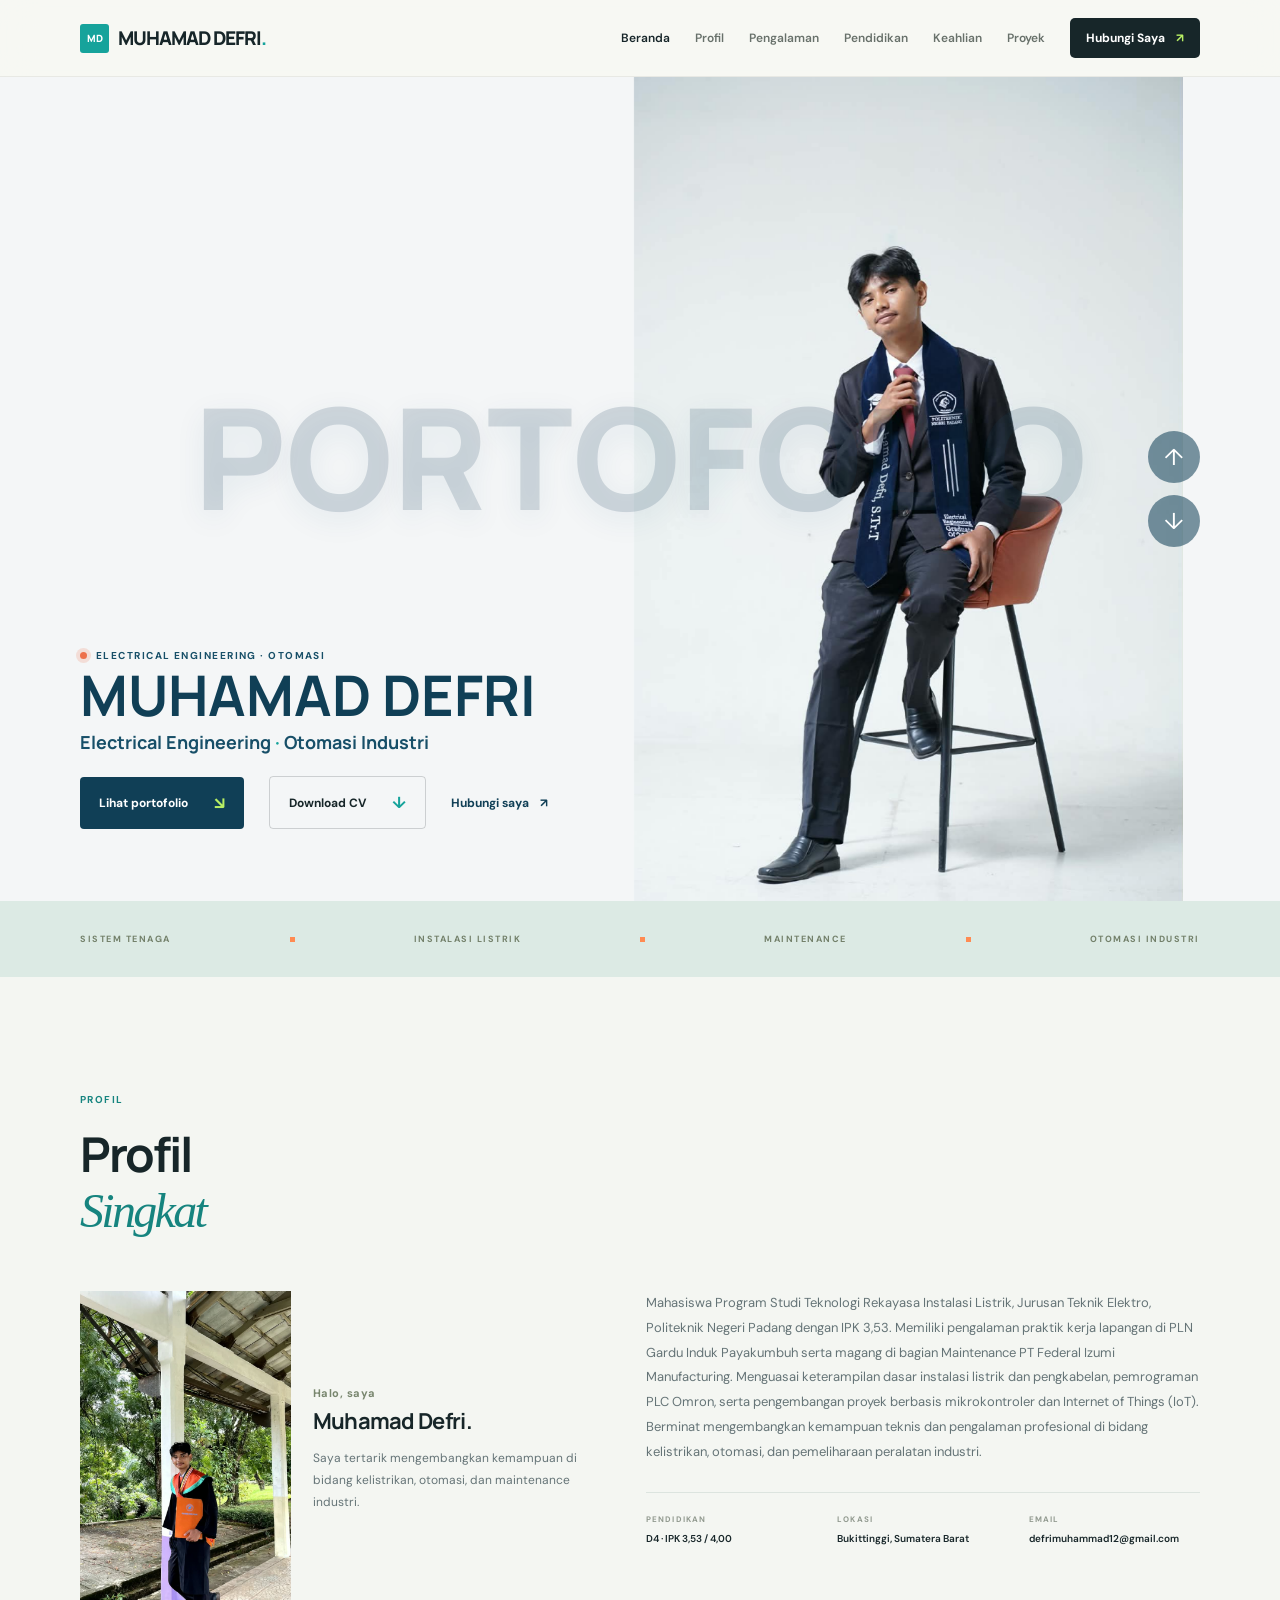
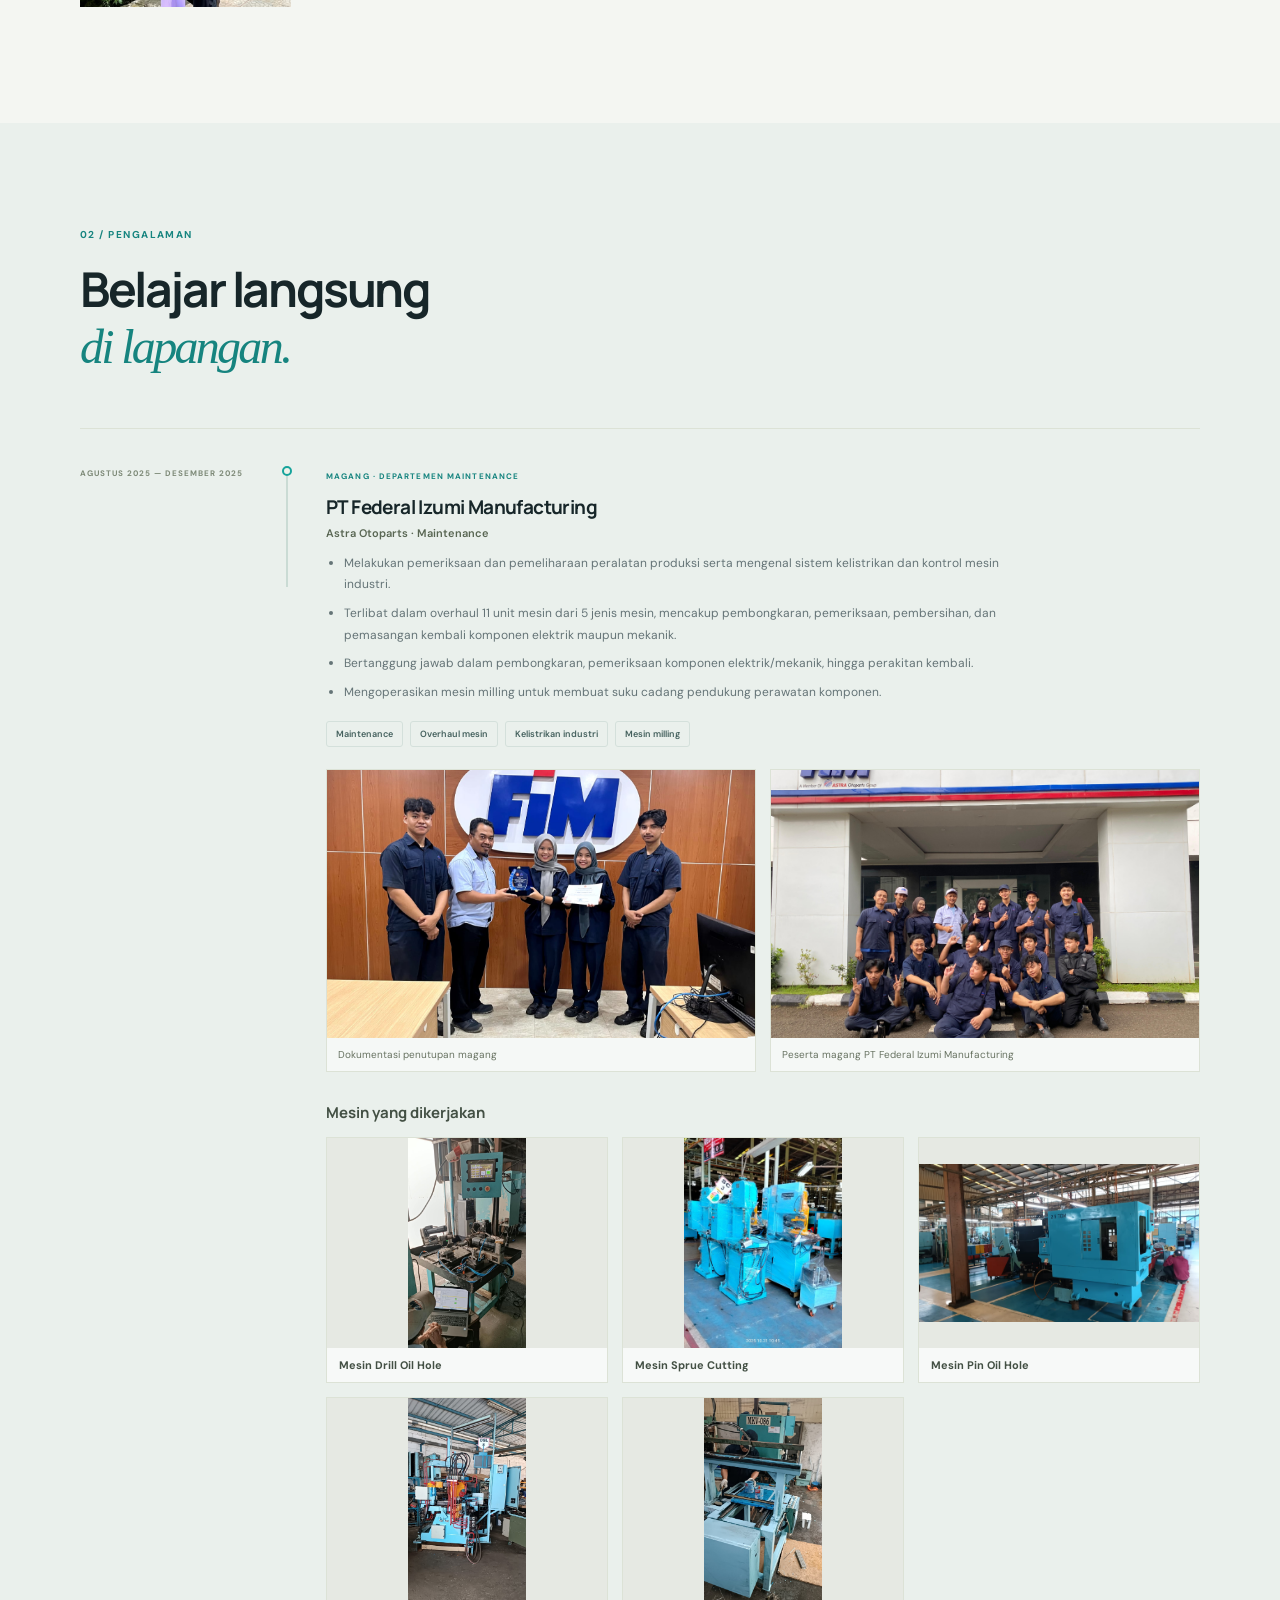
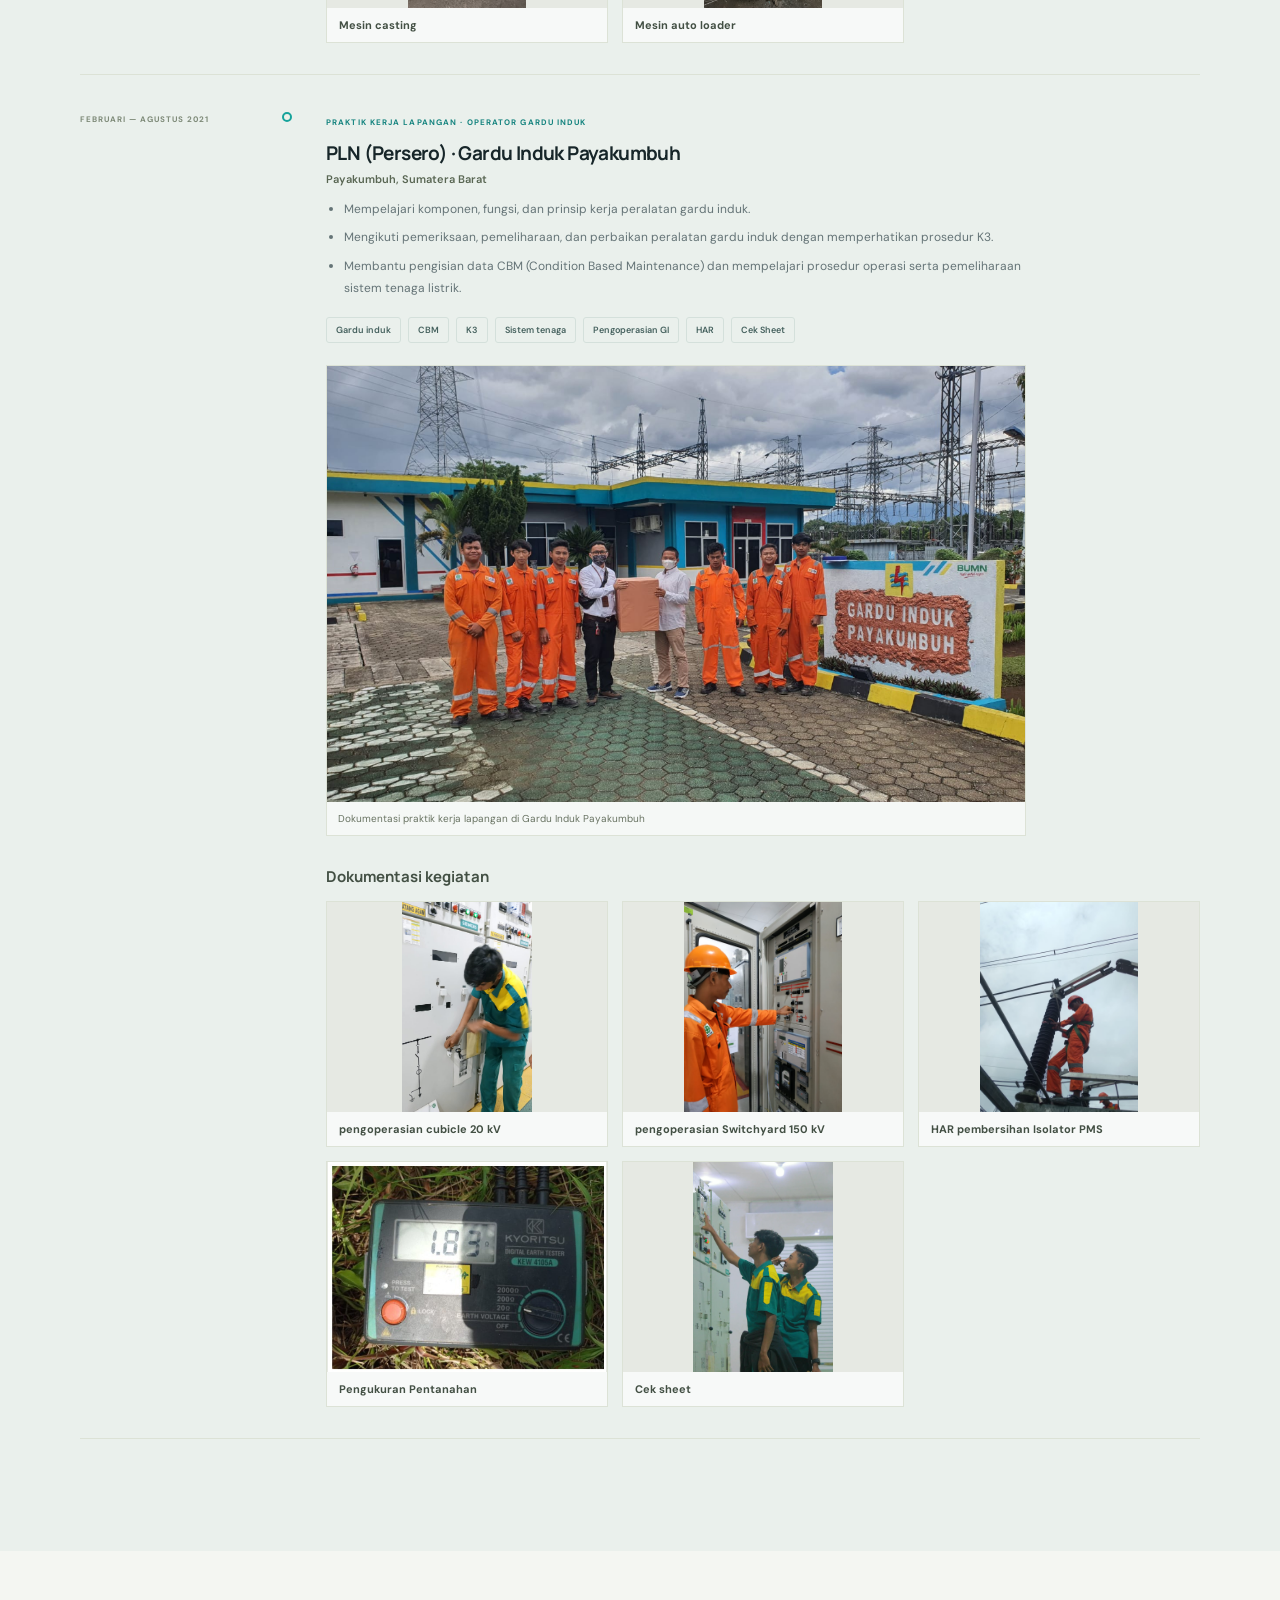
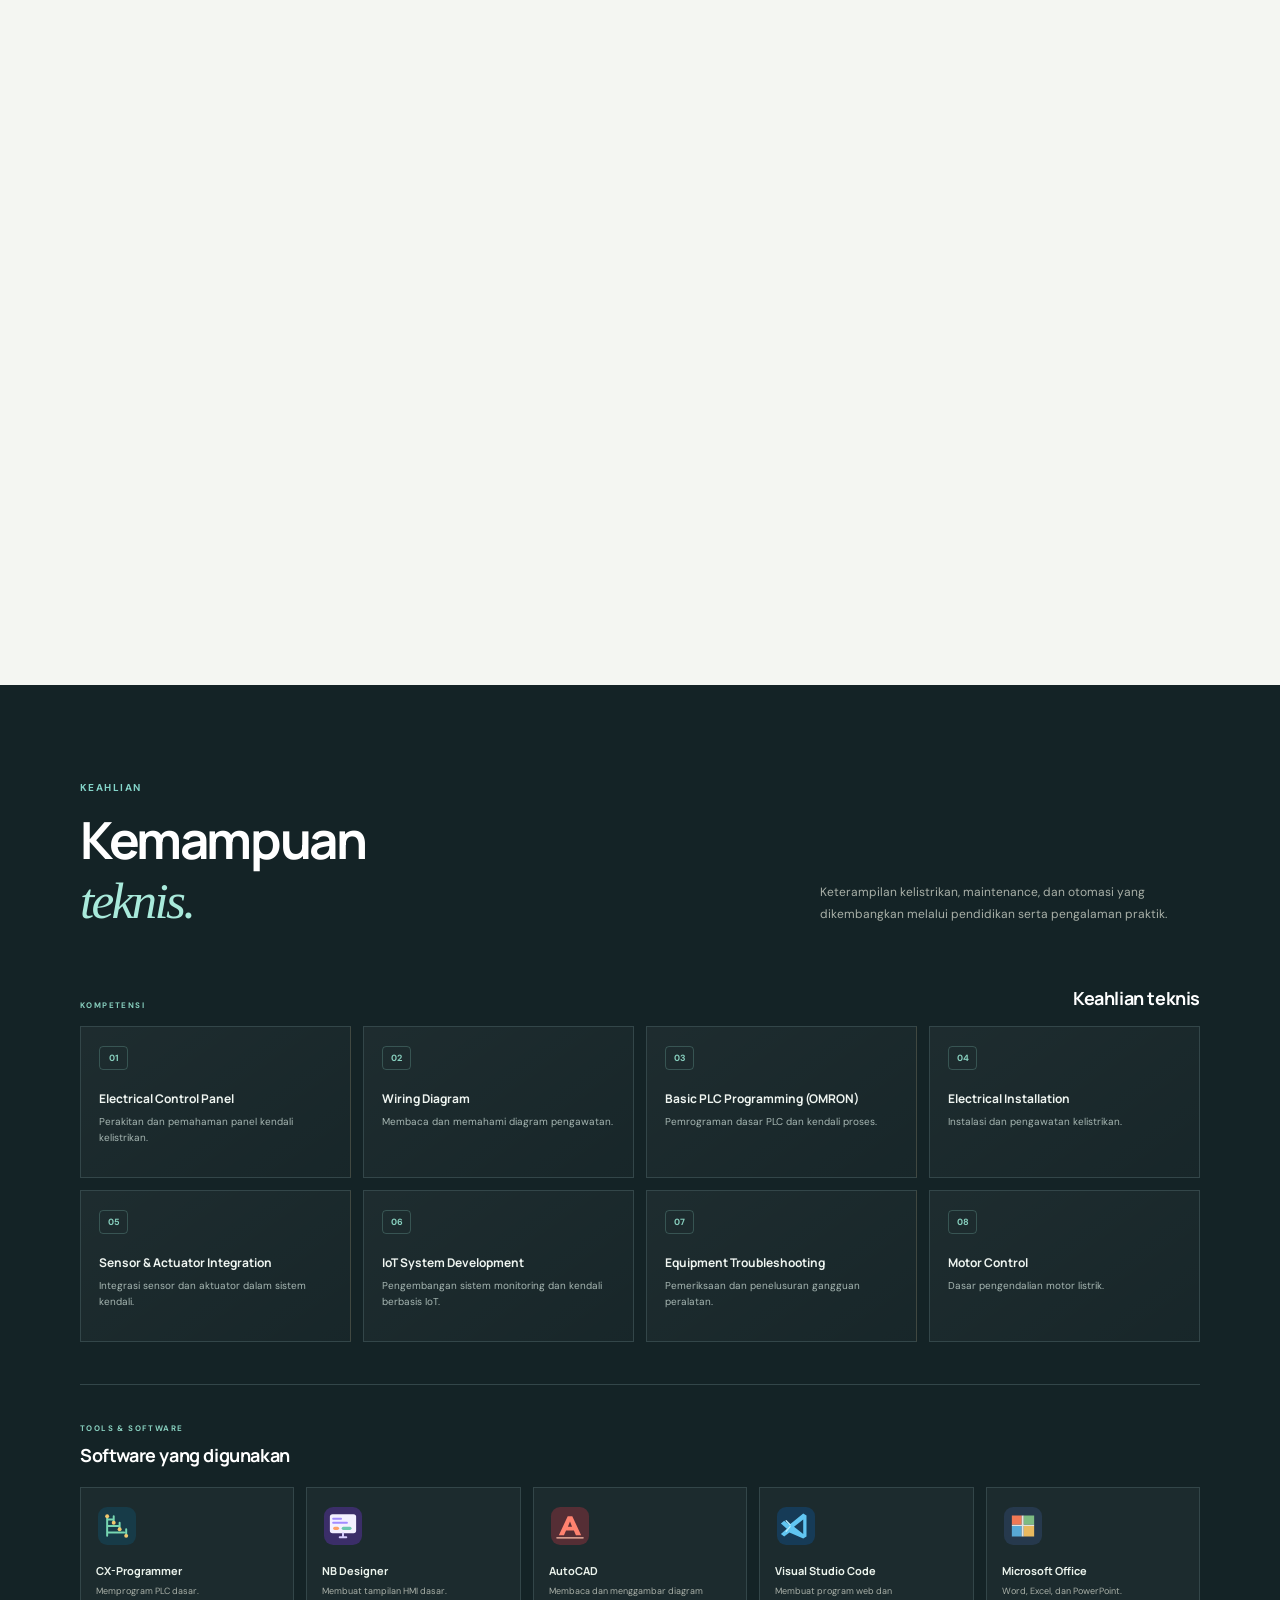
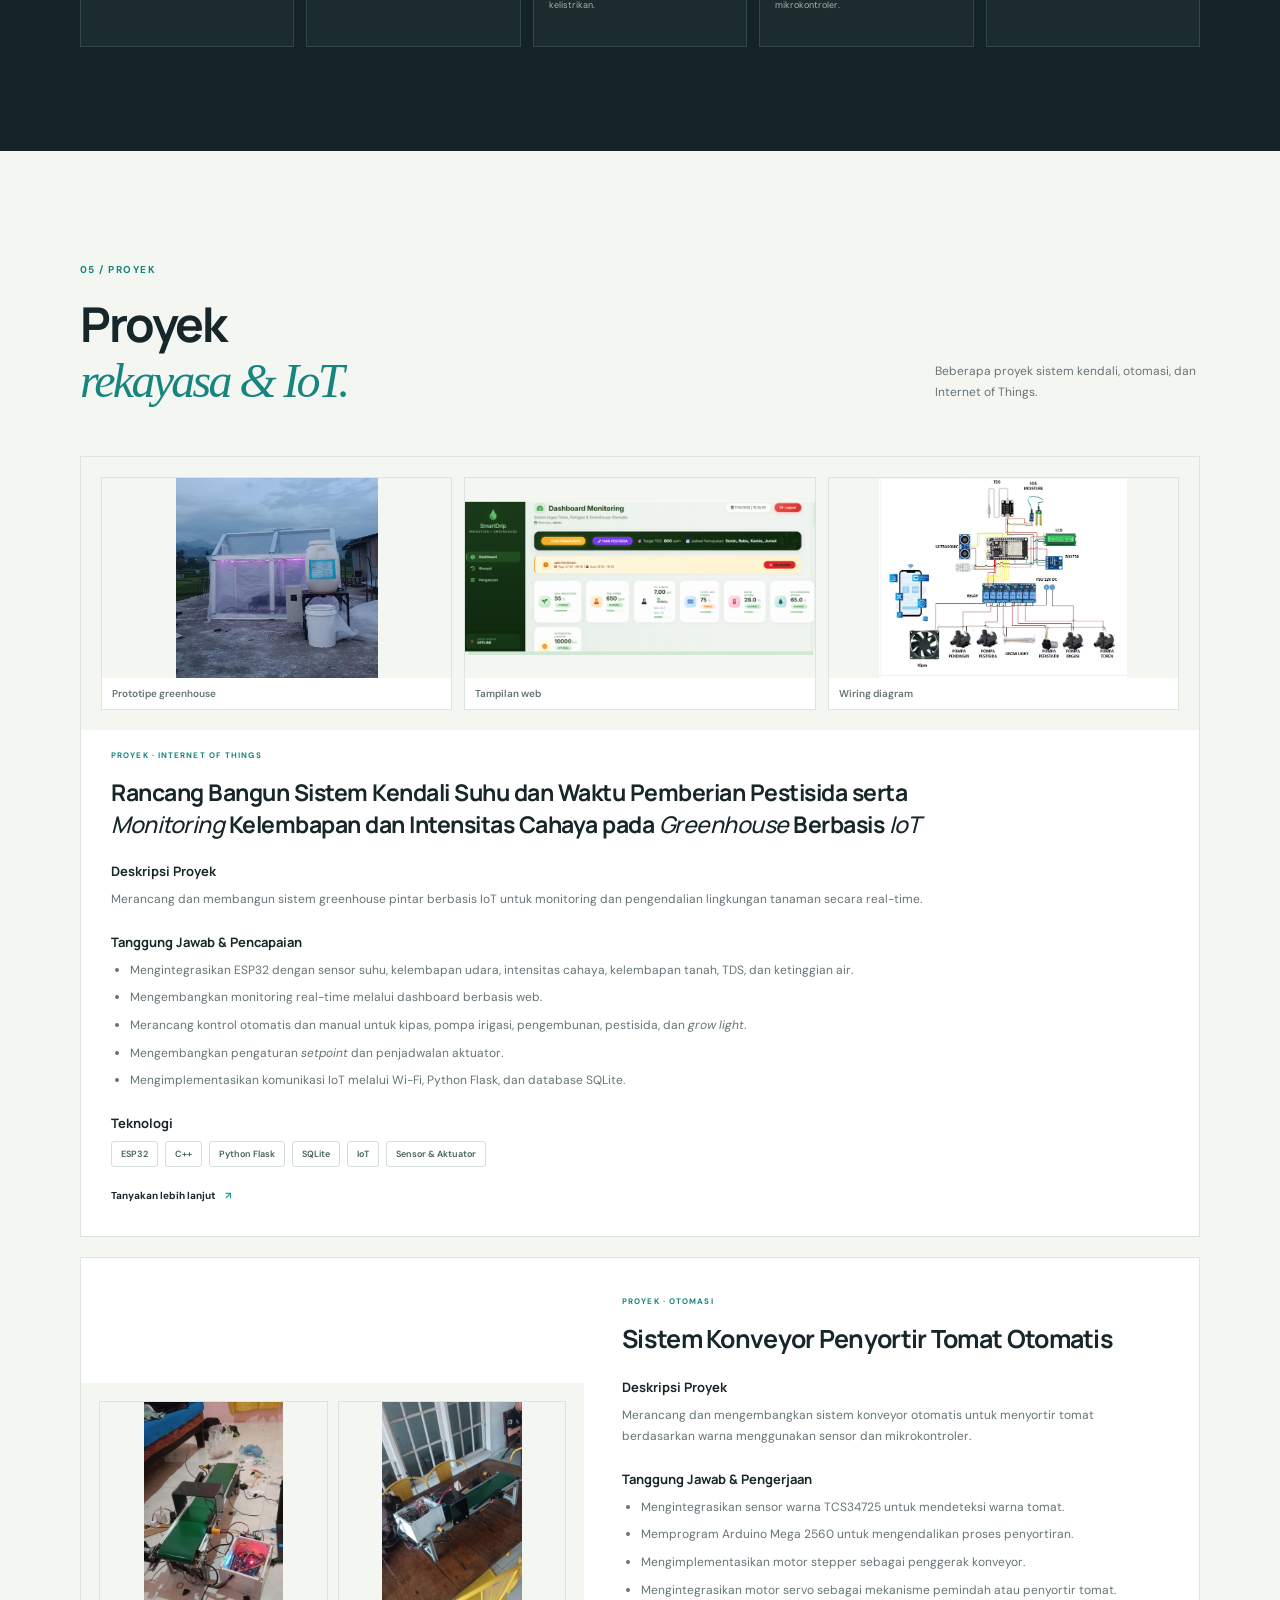
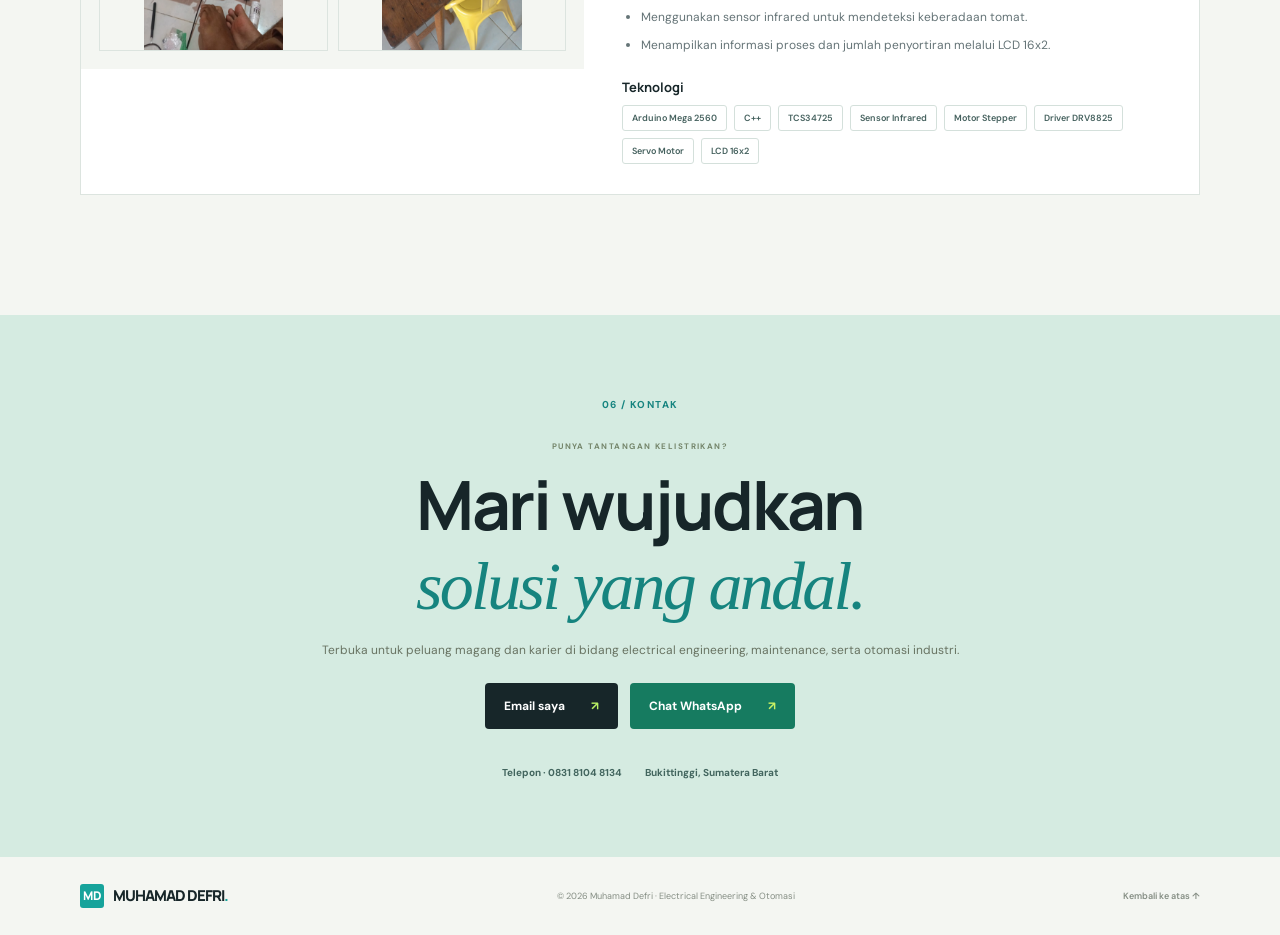
==== commit 41ac8598: "Update CV dan konten portfolio" ====
--- a/porto vsc/index.html
+++ b/porto vsc/index.html
@@ -98,7 +98,7 @@
                 </div>
                 <div class="timeline">
                     <article class="timeline-item">
-                        <span class="timeline-date">AGUSTUS 2026 — SEKARANG</span>
+                        <span class="timeline-date">AGUSTUS 2025 — DESEMBER 2025</span>
                         <div class="timeline-marker"></div>
                         <div class="timeline-copy">
                             <span class="timeline-type">MAGANG · DEPARTEMEN MAINTENANCE</span>
